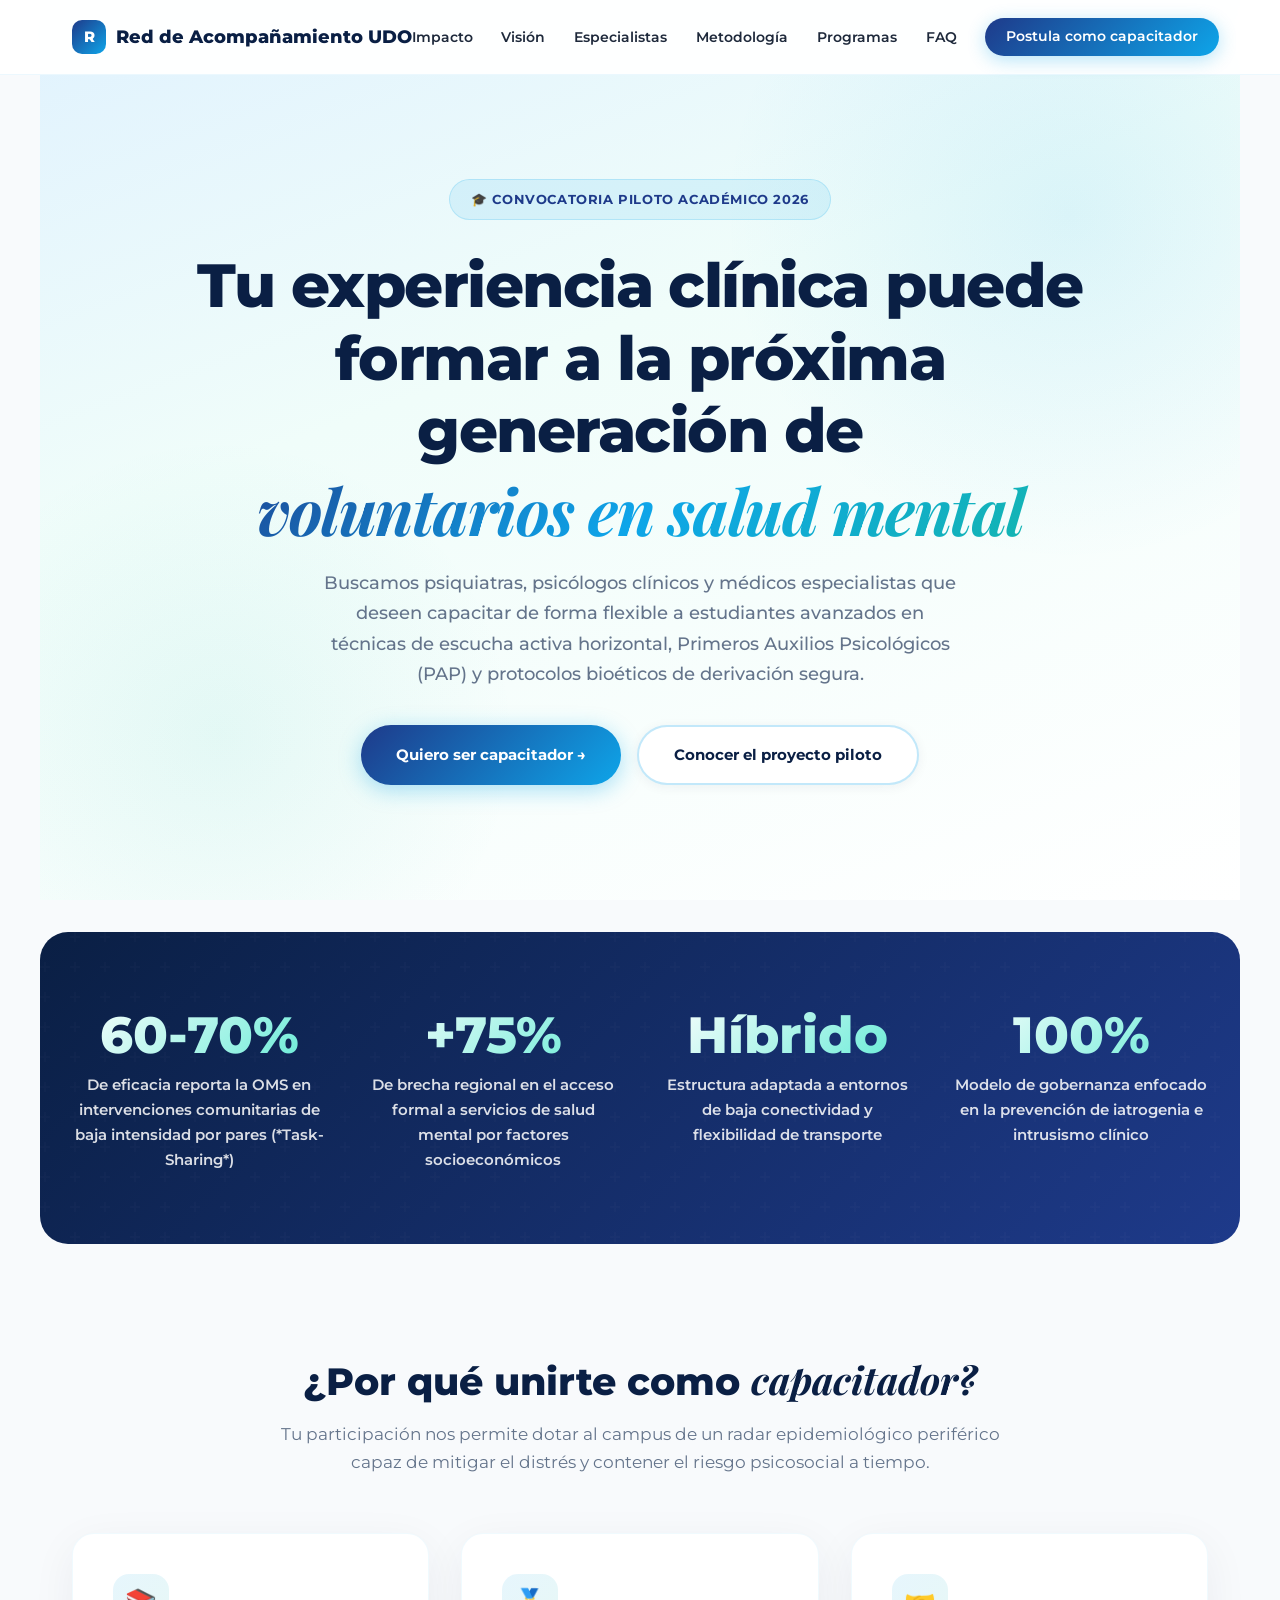
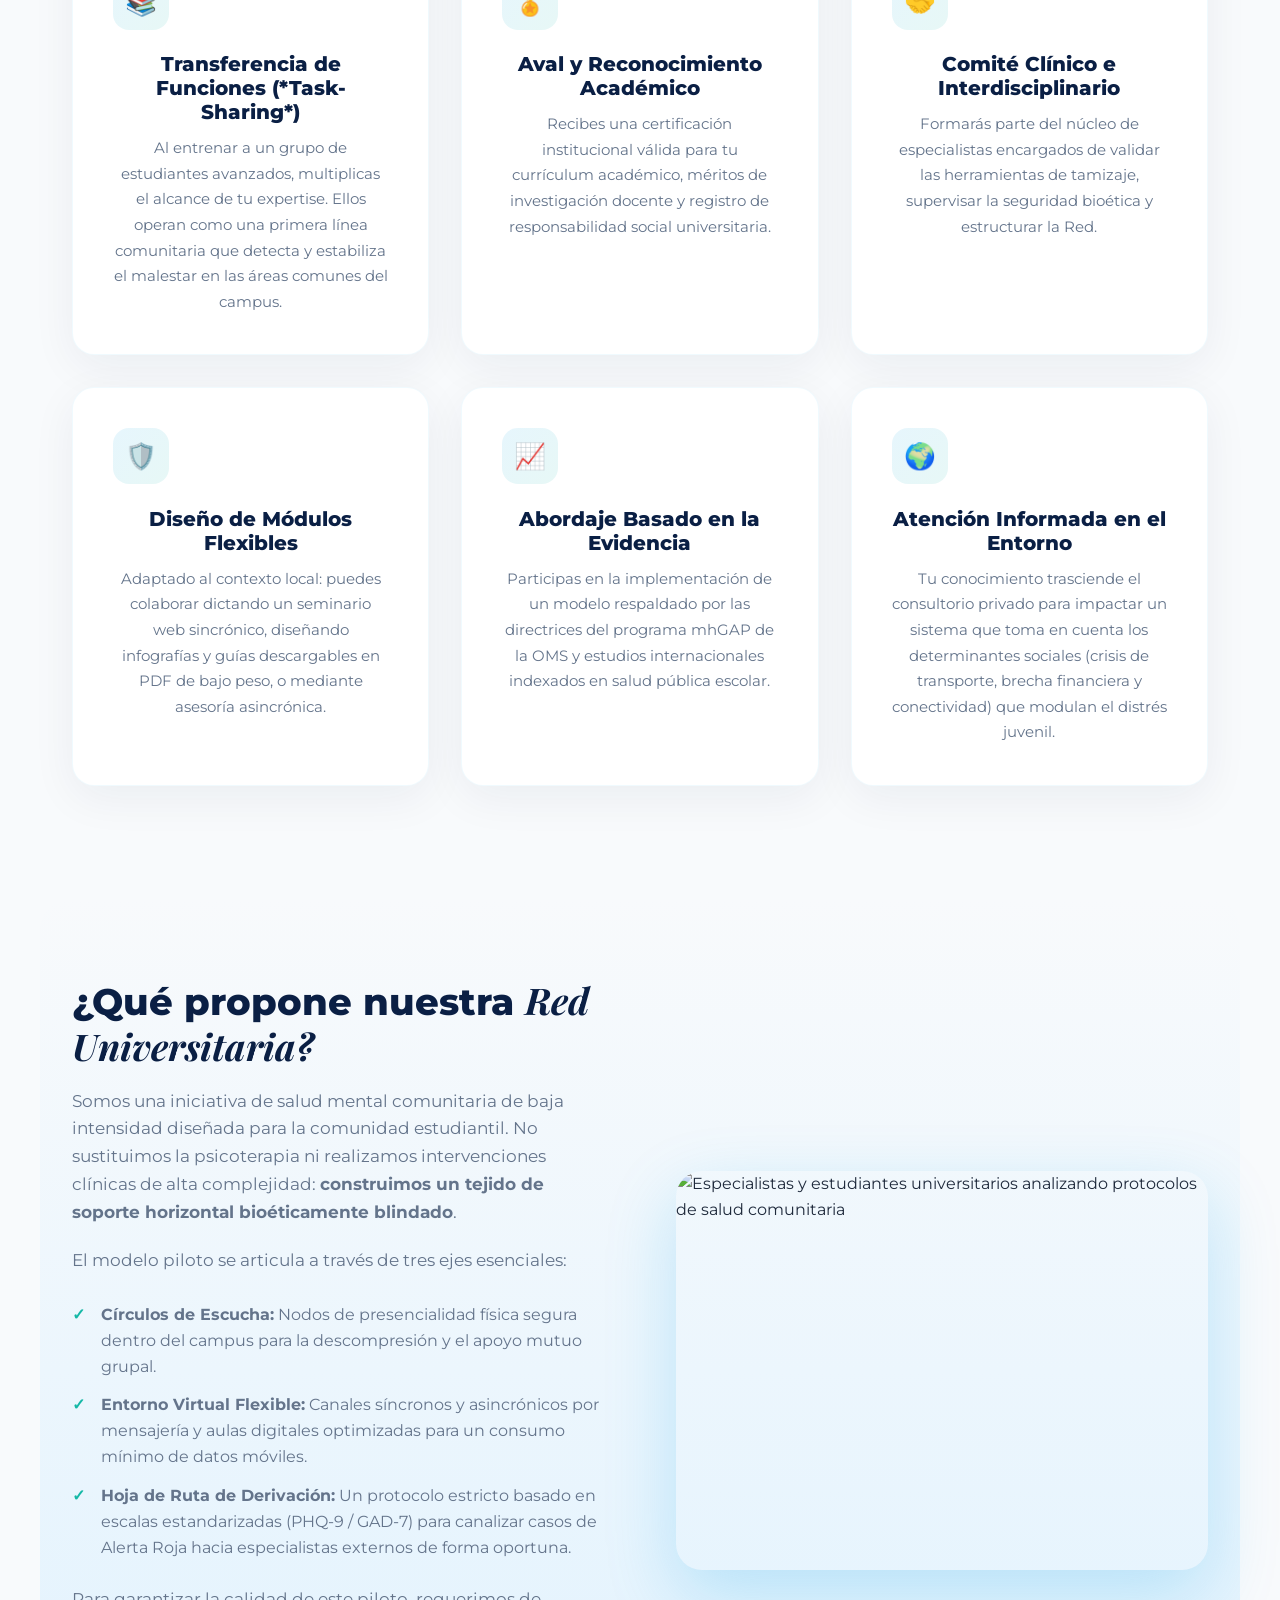
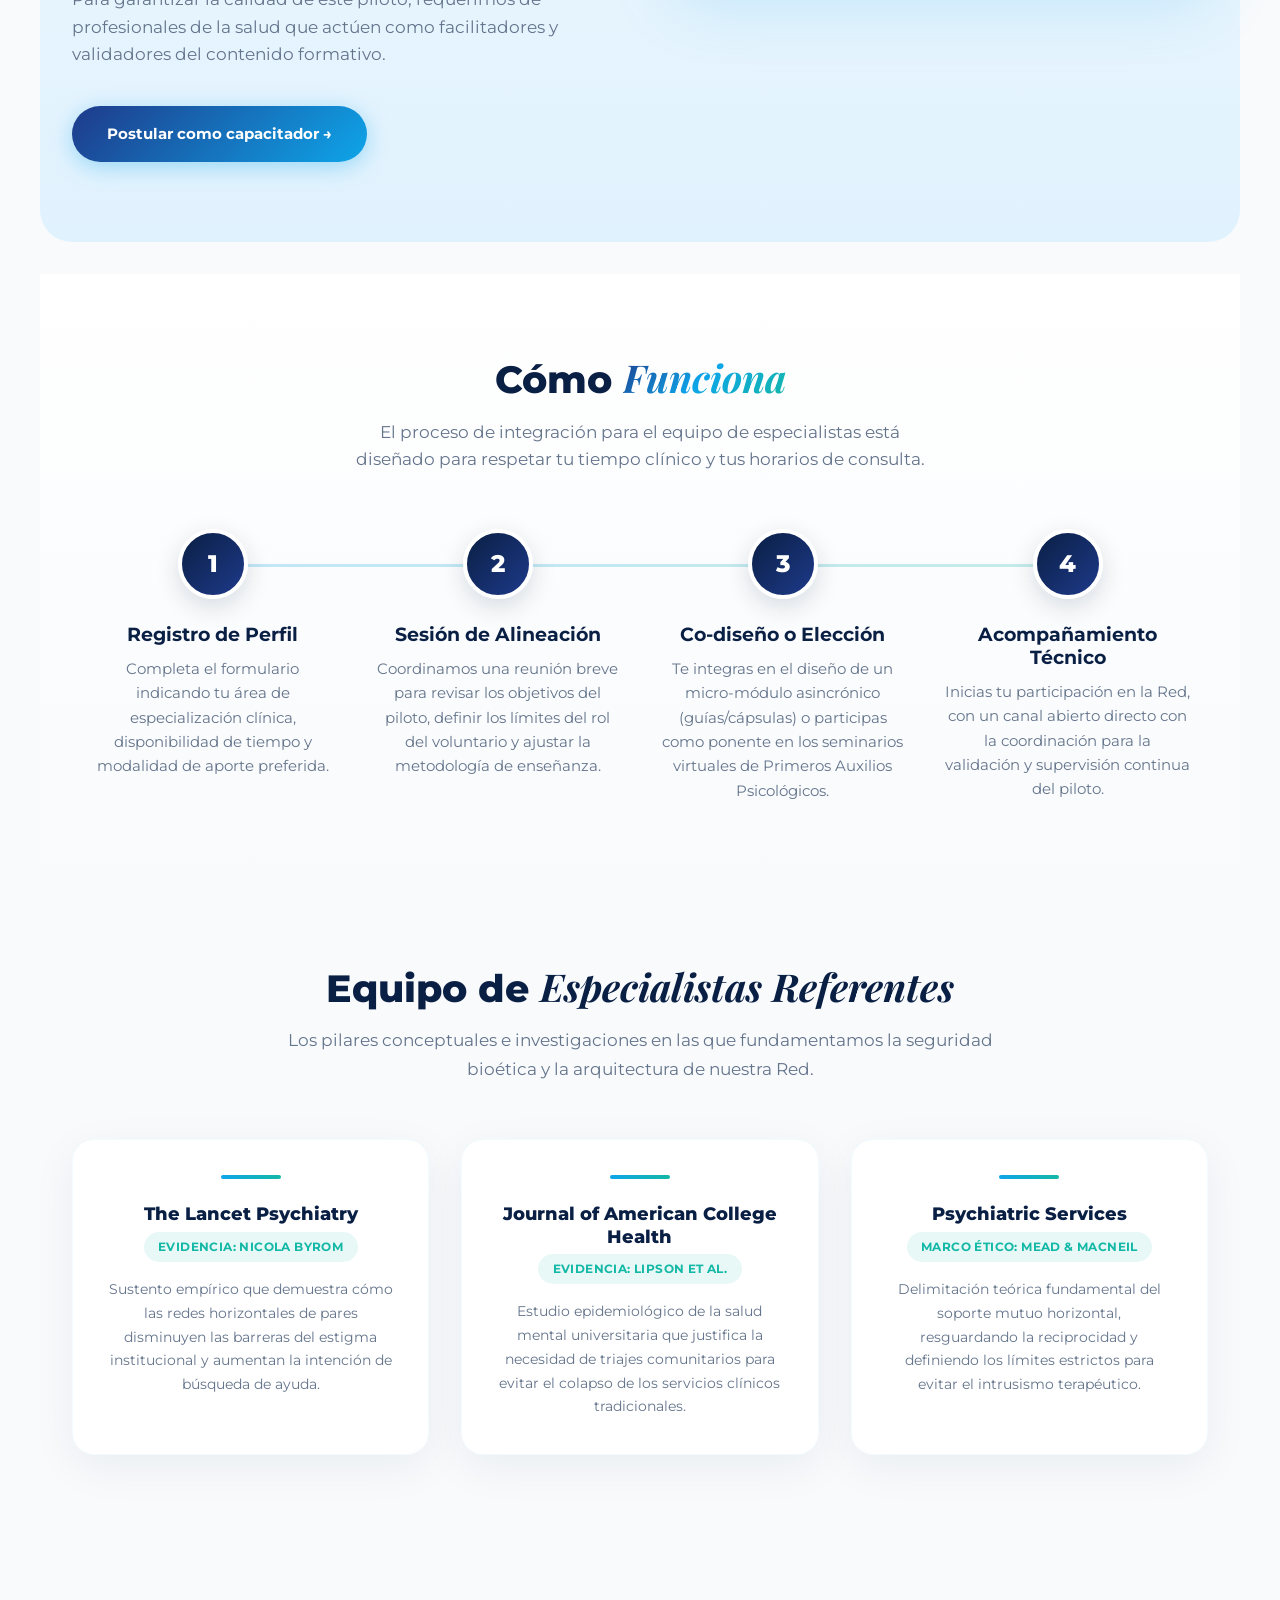
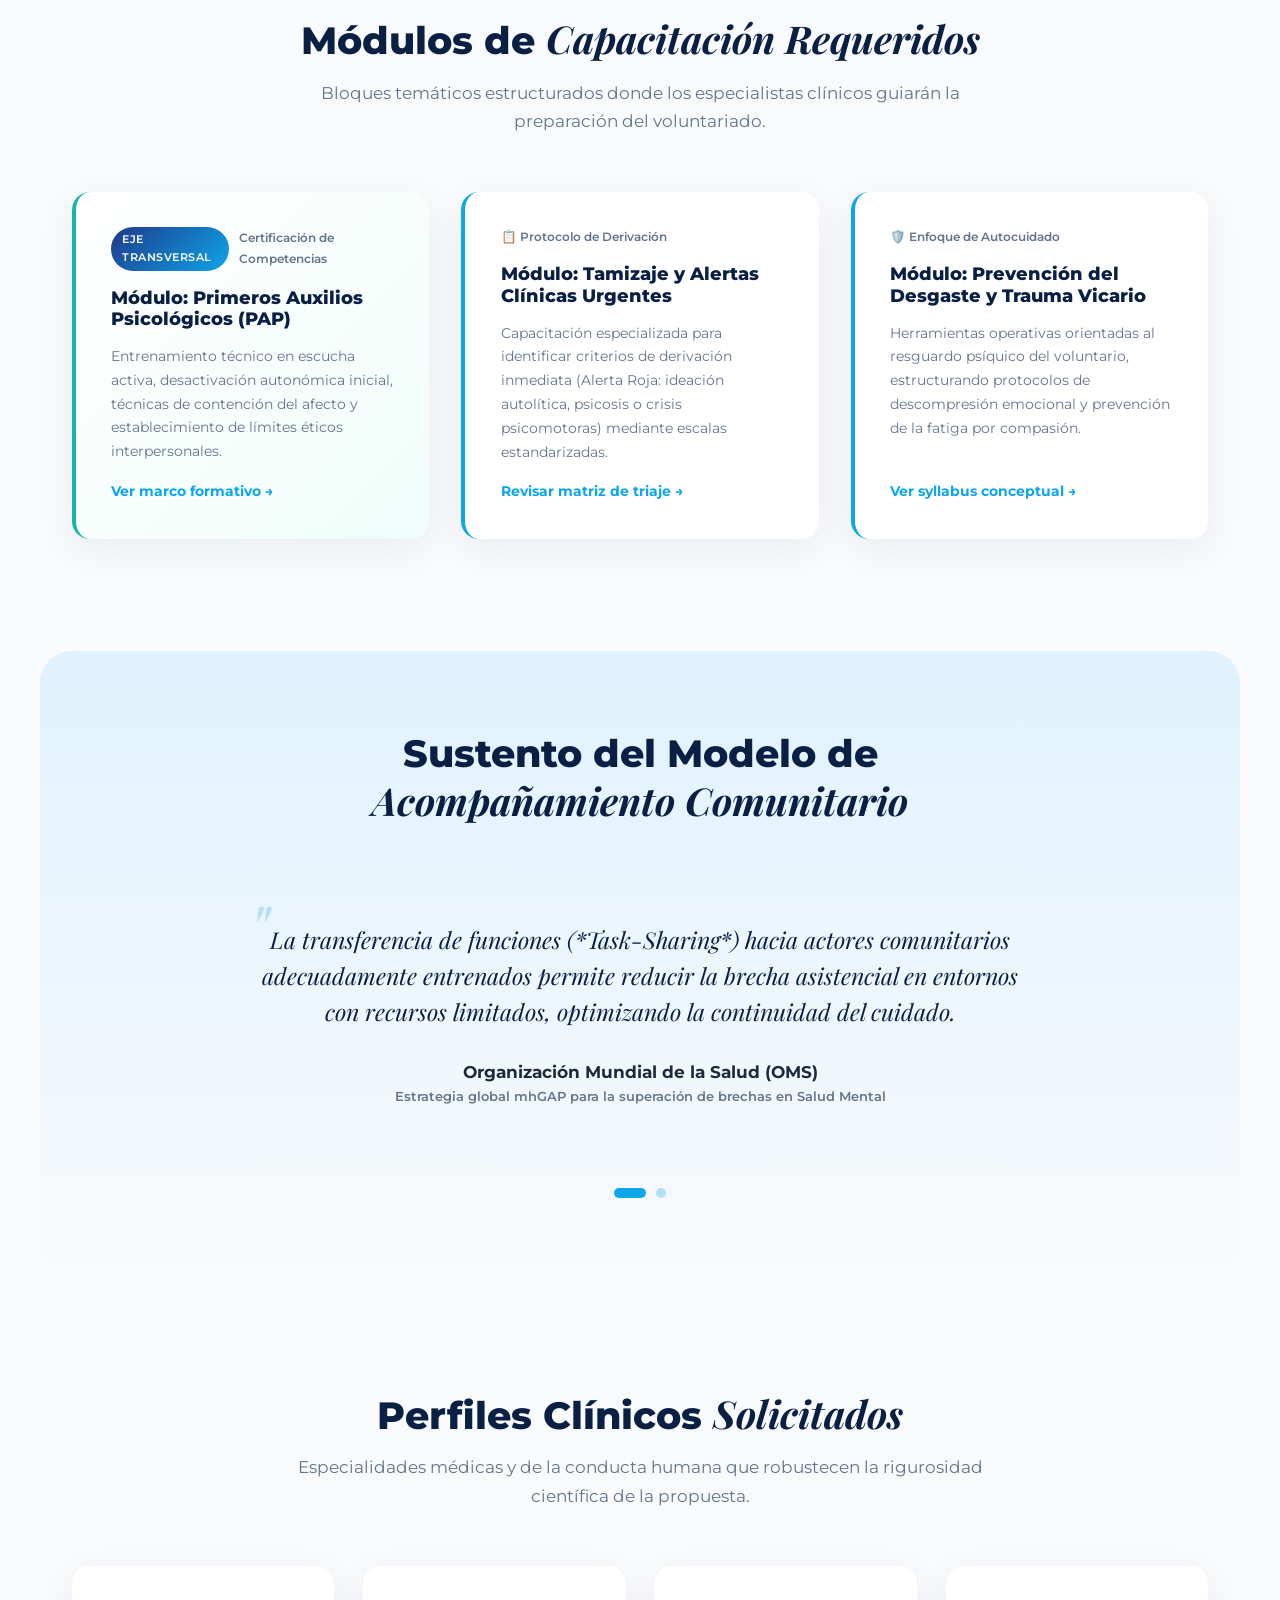
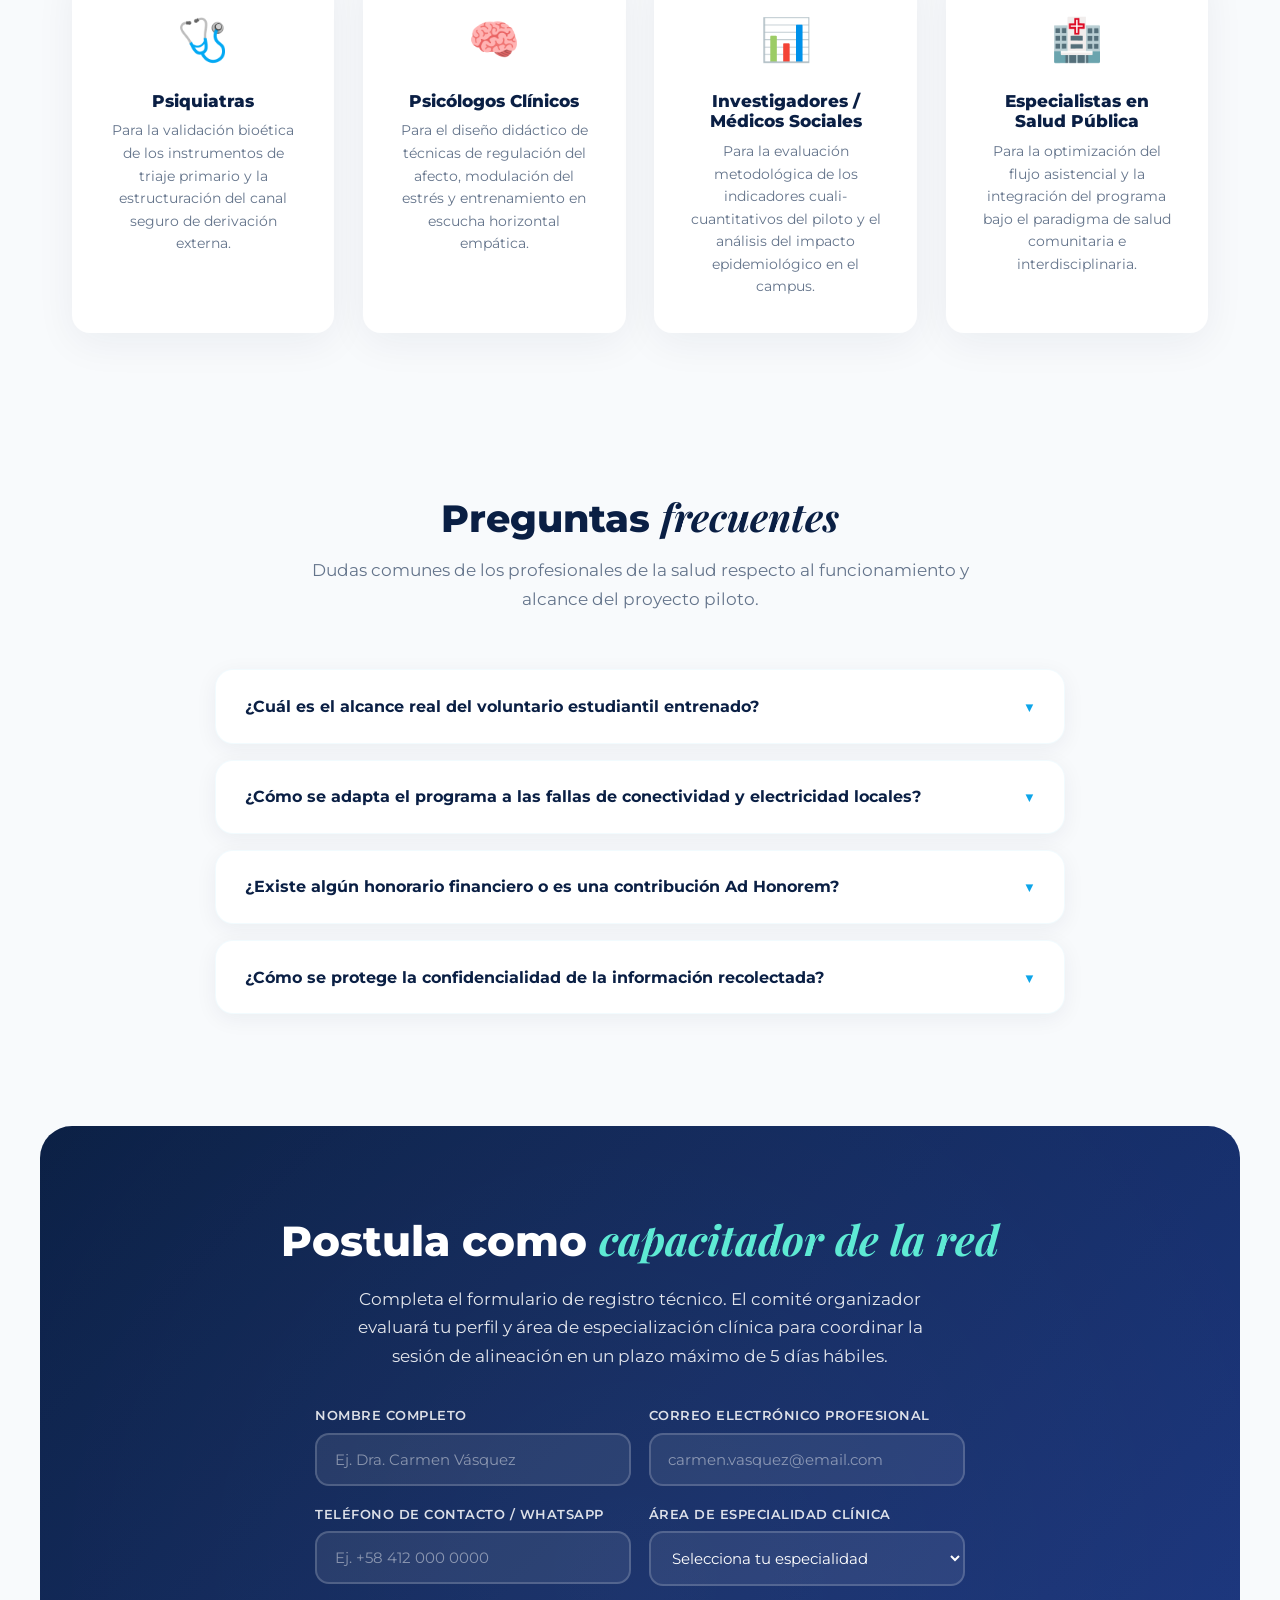
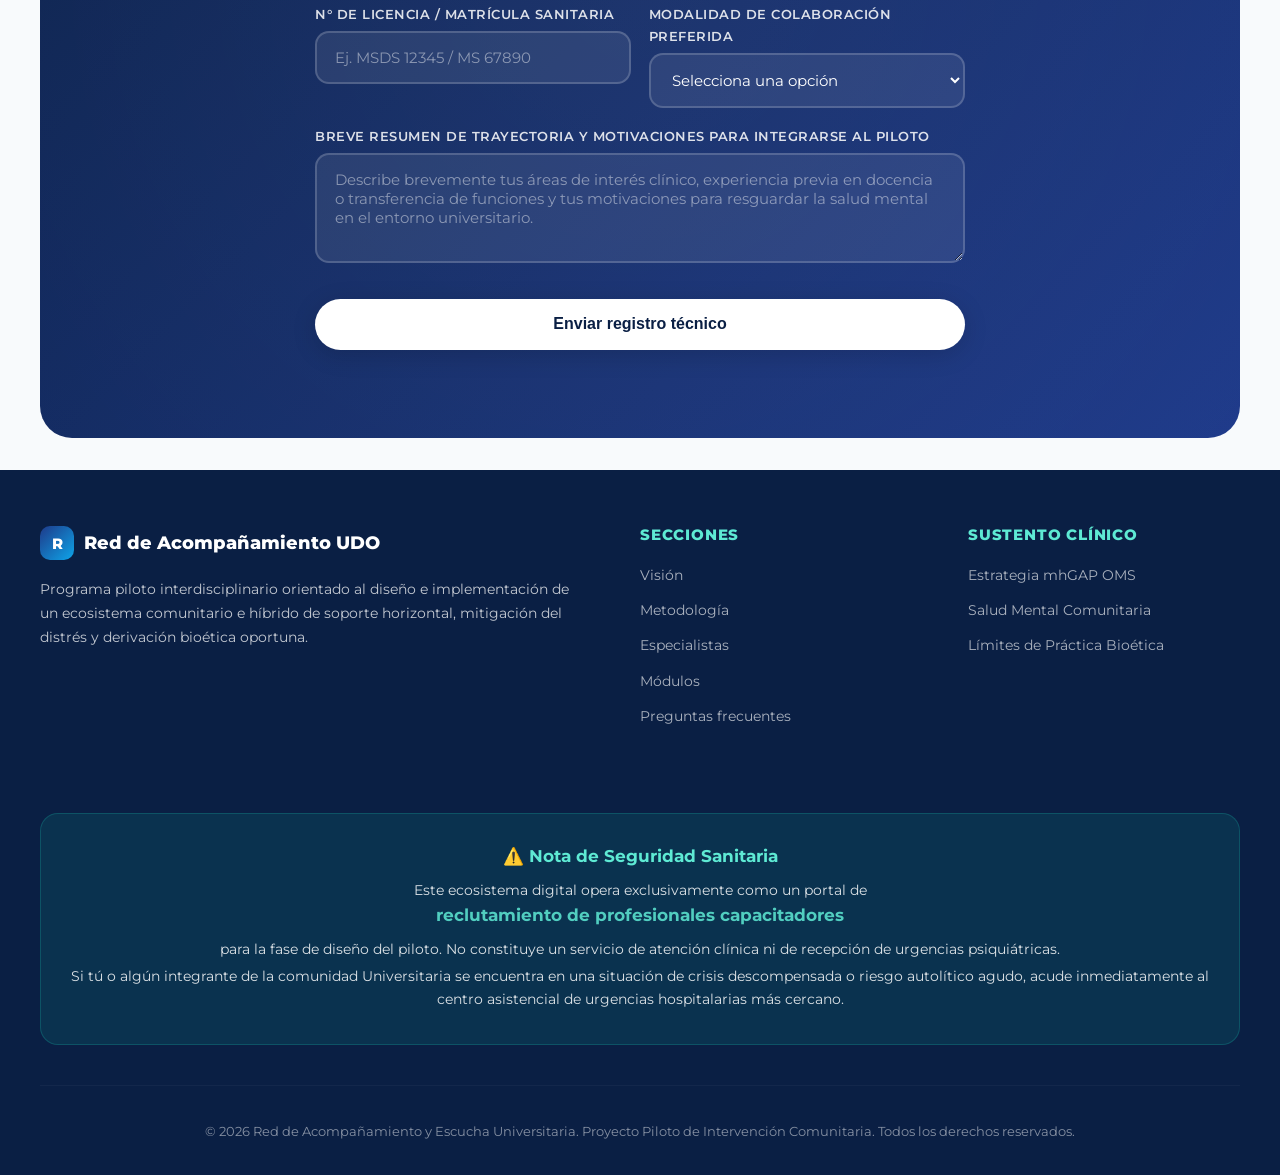
==== index2.html @ ac3fb553 "adptacion del home correccion del contenido del home, se añadieron paginas con la iformacion adicion" ====
<!doctype html>
<html lang="es">
  <head>
    <meta charset="UTF-8" />
    <meta name="viewport" content="width=device-width, initial-scale=1.0" />
    <title>Red de Acompañamiento y Escucha Universitaria — Especialistas Capacitadores</title>
    <meta
      name="description"
      content="Programa piloto de acompañamiento estudiantil horizontal. Reclutamiento de psiquiatras y psicólogos clínicos para capacitar voluntarios universitarios en primeros auxilios psicológicos."
    />

    <link rel="preconnect" href="https://fonts.googleapis.com" />
    <link rel="preconnect" href="https://fonts.gstatic.com" crossorigin />
    <link
      href="https://fonts.googleapis.com/css2?family=Montserrat:wght@400;600;700;800&family=Playfair+Display:ital,wght@1,600;1,700&display=swap"
      rel="stylesheet"
    />
    <link rel="stylesheet" href="styles.css" />
  </head>
  <body>
    <header id="header">
      <nav>
        <a href="#" class="logo">
          <div class="logo-icon">R</div>
          Red de Acompañamiento UDO
        </a>
        <ul class="nav-links" id="navLinks">
          <li><a href="#impacto">Impacto</a></li>
          <li><a href="#mision">Visión</a></li>
          <li><a href="#equipo">Especialistas</a></li>
          <li><a href="#como-funciona">Metodología</a></li>
          <li><a href="#programas">Programas</a></li>
          <li><a href="#faq">FAQ</a></li>
          <li>
            <a href="#postula" class="btn-nav">Postula como capacitador</a>
          </li>
        </ul>
        <button class="menu-toggle" id="menuToggle" aria-label="Menú">
          <span></span><span></span><span></span>
        </button>
      </nav>
    </header>

    <section class="hero">
      <div class="hero-content">
        <div class="hero-tag">🎓 Convocatoria Piloto Académico 2026</div>
        <h1>
          Tu experiencia clínica puede formar a la próxima generación de
          <span class="titulo-cursiva">voluntarios en salud mental</span>
        </h1>
        <p>
          Buscamos psiquiatras, psicólogos clínicos y médicos especialistas que deseen 
          capacitar de forma flexible a estudiantes avanzados en técnicas de escucha activa horizontal, 
          Primeros Auxilios Psicológicos (PAP) y protocolos bioéticos de derivación segura.
        </p>
        <div class="hero-ctas">
          <a href="#postula" class="btn btn-primario">Quiero ser capacitador →</a>
          <a href="#mision" class="btn btn-secundario">Conocer el proyecto piloto</a>
        </div>
      </div>
    </section>

    <section class="stats" id="impacto">
      <div class="stats-grid">
        <div class="stat-item">
          <h3>60-70%</h3>
          <p>
            De eficacia reporta la OMS en intervenciones comunitarias de baja intensidad por pares (*Task-Sharing*)
          </p>
        </div>
        <div class="stat-item">
          <h3>+75%</h3>
          <p>De brecha regional en el acceso formal a servicios de salud mental por factores socioeconómicos</p>
        </div>
        <div class="stat-item">
          <h3>Híbrido</h3>
          <p>Estructura adaptada a entornos de baja conectividad y flexibilidad de transporte</p>
        </div>
        <div class="stat-item">
          <h3>100%</h3>
          <p>Modelo de gobernanza enfocado en la prevención de iatrogenia e intrusismo clínico</p>
        </div>
      </div>
    </section>

    <section id="mision">
      <div class="seccion-header fade-in">
        <h2>
          ¿Por qué unirte como <span class="titulo-cursiva">capacitador?</span>
        </h2>
        <p>
          Tu participación nos permite dotar al campus de un radar epidemiológico periférico 
          capaz de mitigar el distrés y contener el riesgo psicosocial a tiempo.
        </p>
      </div>
      <div class="porque-grid">
        <div class="porque-card fade-in">
          <div class="porque-icon">📚</div>
          <h3>Transferencia de Funciones (*Task-Sharing*)</h3>
          <p>
            Al entrenar a un grupo de estudiantes avanzados, multiplicas el alcance de tu expertise. 
            Ellos operan como una primera línea comunitaria que detecta y estabiliza el malestar en las áreas comunes del campus.
          </p>
        </div>
        <div class="porque-card fade-in">
          <div class="porque-icon">🏅</div>
          <h3>Aval y Reconocimiento Académico</h3>
          <p>
            Recibes una certificación institucional válida para tu currículum académico, 
            méritos de investigación docente y registro de responsabilidad social universitaria.
          </p>
        </div>
        <div class="porque-card fade-in">
          <div class="porque-icon">🤝</div>
          <h3>Comité Clínico e Interdisciplinario</h3>
          <p>
            Formarás parte del núcleo de especialistas encargados de validar las herramientas de tamizaje, 
            supervisar la seguridad bioética y estructurar la Red.
          </p>
        </div>
        <div class="porque-card fade-in">
          <div class="porque-icon">🛡️</div>
          <h3>Diseño de Módulos Flexibles</h3>
          <p>
            Adaptado al contexto local: puedes colaborar dictando un seminario web sincrónico, 
            diseñando infografías y guías descargables en PDF de bajo peso, o mediante asesoría asincrónica.
          </p>
        </div>
        <div class="porque-card fade-in">
          <div class="porque-icon">📈</div>
          <h3>Abordaje Basado en la Evidencia</h3>
          <p>
            Participas en la implementación de un modelo respaldado por las directrices del programa mhGAP 
            de la OMS y estudios internacionales indexados en salud pública escolar.
          </p>
        </div>
        <div class="porque-card fade-in">
          <div class="porque-icon">🌍</div>
          <h3>Atención Informada en el Entorno</h3>
          <p>
            Tu conocimiento trasciende el consultorio privado para impactar un sistema que toma en cuenta 
            los determinantes sociales (crisis de transporte, brecha financiera y conectividad) que modulan el distrés juvenil.
          </p>
        </div>
      </div>
    </section>

    <section class="quienes-somos" id="quienes-somos">
      <div class="quienes-content">
        <div class="quienes-texto fade-in">
          <h2>
            ¿Qué propone nuestra <span class="titulo-cursiva">Red Universitaria?</span>
          </h2>
          <p>
            Somos una iniciativa de salud mental comunitaria de baja intensidad diseñada para la comunidad estudiantil. 
            No sustituimos la psicoterapia ni realizamos intervenciones clínicas de alta complejidad: 
            <strong>construimos un tejido de soporte horizontal bioéticamente blindado</strong>.
          </p>
          <p>El modelo piloto se articula a través de tres ejes esenciales:</p>
          <ul>
            <li>
              <strong>Círculos de Escucha:</strong> Nodos de presencialidad física segura dentro del campus para la descompresión y el apoyo mutuo grupal.
            </li>
            <li>
              <strong>Entorno Virtual Flexible:</strong> Canales síncronos y asincrónicos por mensajería y aulas digitales optimizadas para un consumo mínimo de datos móviles.
            </li>
            <li>
              <strong>Hoja de Ruta de Derivación:</strong> Un protocolo estricto basado en escalas estandarizadas (PHQ-9 / GAD-7) para canalizar casos de Alerta Roja hacia especialistas externos de forma oportuna.
            </li>
          </ul>
          <p>
            Para garantizar la calidad de este piloto, requerimos de profesionales de la salud que actúen como facilitadores y validadores del contenido formativo.
          </p>
          <a href="#postula" class="btn btn-primario" style="margin-top: 1rem">Postular como capacitador →</a>
        </div>
        <div class="quienes-imagen fade-in">
          <img
            src="https://images.pexels.com/photos/7176305/pexels-photo-7176305.jpeg"
            alt="Especialistas y estudiantes universitarios analizando protocolos de salud comunitaria"
            class="imagen-fundacion"
          />
        </div>
      </div>
    </section>

    <!-- Cómo Funciona -->
    <section class="how-it-works fade-in" id="como-funciona">
      <div class="container">
        <h2 class="text-center section-title-spaced">
          Cómo <span class="cursive-accent">Funciona</span>
        </h2>
        <p class="text-center section-subtitle">
          El proceso de integración para el equipo de especialistas está diseñado para respetar tu tiempo clínico y tus horarios de consulta.
        </p>

        <div class="steps-grid">
          <div class="step">
            <div class="step-number">1</div>
            <h3>Registro de Perfil</h3>
            <p>
              Completa el formulario indicando tu área de especialización clínica, disponibilidad de tiempo y modalidad de aporte preferida.
            </p>
          </div>
          <div class="step">
            <div class="step-number">2</div>
            <h3>Sesión de Alineación</h3>
            <p>
              Coordinamos una reunión breve para revisar los objetivos del piloto, definir los límites del rol del voluntario y ajustar la metodología de enseñanza.
            </p>
          </div>
          <div class="step">
            <div class="step-number">3</div>
            <h3>Co-diseño o Elección</h3>
            <p>
              Te integras en el diseño de un micro-módulo asincrónico (guías/cápsulas) o participas como ponente en los seminarios virtuales de Primeros Auxilios Psicológicos.
            </p>
          </div>
          <div class="step">
            <div class="step-number">4</div>
            <h3>Acompañamiento Técnico</h3>
            <p>
              Inicias tu participación en la Red, con un canal abierto directo con la coordinación para la validación y supervisión continua del piloto.
            </p>
          </div>
        </div>
      </div>
    </section>

    <section id="equipo">
      <div class="seccion-header fade-in">
        <h2>Equipo de <span class="titulo-cursiva">Especialistas Referentes</span></h2>
        <p>Los pilares conceptuales e investigaciones en las que fundamentamos la seguridad bioética y la arquitectura de nuestra Red.</p>
      </div>
      <div class="especialistas-grid">
        <div class="especialista-card fade-in">
          <div class="especialista-body">
            <h4>The Lancet Psychiatry</h4>
            <span class="especialista-tag">Evidencia: Nicola Byrom</span>
            <p>
              Sustento empírico que demuestra cómo las redes horizontales de pares disminuyen las barreras del estigma institucional y aumentan la intención de búsqueda de ayuda.
            </p>
          </div>
        </div>
        <div class="especialista-card fade-in">
          <div class="especialista-body">
            <h4>Journal of American College Health</h4>
            <span class="especialista-tag">Evidencia: Lipson et al.</span>
            <p>
              Estudio epidemiológico de la salud mental universitaria que justifica la necesidad de triajes comunitarios para evitar el colapso de los servicios clínicos tradicionales.
            </p>
          </div>
        </div>
        <div class="especialista-card fade-in">
          <div class="especialista-body">
            <h4>Psychiatric Services</h4>
            <span class="especialista-tag">Marco Ético: Mead & MacNeil</span>
            <p>
              Delimitación teórica fundamental del soporte mutuo horizontal, resguardando la reciprocidad y definiendo los límites estrictos para evitar el intrusismo terapéutico.
            </p>
          </div>
        </div>
      </div>
    </section>

    <section id="programas">
      <div class="seccion-header fade-in">
        <h2>Módulos de <span class="titulo-cursiva">Capacitación Requeridos</span></h2>
        <p>
          Bloques temáticos estructurados donde los especialistas clínicos guiarán la preparación del voluntariado.
        </p>
      </div>
      <div class="programas-grid">
        <div class="programa-card destacado fade-in">
          <div class="programa-meta">
            <span class="badge">Eje Transversal</span>
            <span>Certificación de Competencias</span>
          </div>
          <h4>Módulo: Primeros Auxilios Psicológicos (PAP)</h4>
          <p>
            Entrenamiento técnico en escucha activa, desactivación autonómica inicial, técnicas de contención del afecto y establecimiento de límites éticos interpersonales.
          </p>
          <a href="#" class="programa-link">Ver marco formativo →</a>
        </div>
        <div class="programa-card fade-in">
          <div class="programa-meta">
            <span>📋 Protocolo de Derivación</span>
          </div>
          <h4>Módulo: Tamizaje y Alertas Clínicas Urgentes</h4>
          <p>
            Capacitación especializada para identificar criterios de derivación inmediata (Alerta Roja: ideación autolítica, psicosis o crisis psicomotoras) mediante escalas estandarizadas.
          </p>
          <a href="#" class="programa-link">Revisar matriz de triaje →</a>
        </div>
        <div class="programa-card fade-in">
          <div class="programa-meta">
            <span>🛡️ Enfoque de Autocuidado</span>
          </div>
          <h4>Módulo: Prevención del Desgaste y Trauma Vicario</h4>
          <p>
            Herramientas operativas orientadas al resguardo psíquico del voluntario, estructurando protocolos de descompresión emocional y prevención de la fatiga por compasión.
          </p>
          <a href="#" class="programa-link">Ver syllabus conceptual →</a>
        </div>
      </div>
    </section>

    <section class="testimonios" id="testimonios">
      <div class="seccion-header fade-in">
        <h2>
          Sustento del Modelo de
          <span class="titulo-cursiva">Acompañamiento Comunitario</span>
        </h2>
      </div>
      <div class="testimonio-carrusel">
        <div class="testimonio-slides" id="testimonioSlides">
          <div class="testimonio-slide">
            <p class="testimonio-texto">
              La transferencia de funciones (*Task-Sharing*) hacia actores comunitarios adecuadamente entrenados permite reducir la brecha asistencial en entornos con recursos limitados, optimizando la continuidad del cuidado.
            </p>
            <p class="testimonio-autor">Organización Mundial de la Salud (OMS)</p>
            <p class="testimonio-rol">
              Estrategia global mhGAP para la superación de brechas en Salud Mental
            </p>
          </div>
          <div class="testimonio-slide">
            <p class="testimonio-texto">
              Las intervenciones basadas en la comunidad estudiantil, informadas en los determinantes sociales, actúan como un factor protector crítico que mitiga el distrés académico y previene la deserción universitaria.
            </p>
            <p class="testimonio-autor">Organización Panamericana de la Salud (OPS)</p>
            <p class="testimonio-rol">
              Directrices de Salud Mental Comunitaria en América Latina
            </p>
          </div>
        </div>
        <div class="carrusel-nav">
          <button class="carrusel-dot active" data-slide="0" aria-label="Slide 1"></button>
          <button class="carrusel-dot" data-slide="1" aria-label="Slide 2"></button>
        </div>
      </div>
    </section>

    <section id="buscamos">
      <div class="seccion-header fade-in">
        <h2>Perfiles Clínicos <span class="titulo-cursiva">Solicitados</span></h2>
        <p>Especialidades médicas y de la conducta humana que robustecen la rigurosidad científica de la propuesta.</p>
      </div>
      <div class="buscamos-grid">
        <div class="buscamos-card fade-in">
          <span class="buscamos-icon">🩺</span>
          <h4>Psiquiatras</h4>
          <p>
            Para la validación bioética de los instrumentos de triaje primario y la estructuración del canal seguro de derivación externa.
          </p>
        </div>
        <div class="buscamos-card fade-in">
          <span class="buscamos-icon">🧠</span>
          <h4>Psicólogos Clínicos</h4>
          <p>
            Para el diseño didáctico de técnicas de regulación del afecto, modulación del estrés y entrenamiento en escucha horizontal empática.
          </p>
        </div>
        <div class="buscamos-card fade-in">
          <span class="buscamos-icon">📊</span>
          <h4>Investigadores / Médicos Sociales</h4>
          <p>
            Para la evaluación metodológica de los indicadores cuali-cuantitativos del piloto y el análisis del impacto epidemiológico en el campus.
          </p>
        </div>
        <div class="buscamos-card fade-in">
          <span class="buscamos-icon">🏥</span>
          <h4>Especialistas en Salud Pública</h4>
          <p>
            Para la optimización del flujo asistencial y la integración del programa bajo el paradigma de salud comunitaria e interdisciplinaria.
          </p>
        </div>
      </div>
    </section>

    <section id="faq">
      <div class="seccion-header fade-in">
        <h2>Preguntas <span class="titulo-cursiva">frecuentes</span></h2>
        <p>
          Dudas comunes de los profesionales de la salud respecto al funcionamiento y alcance del proyecto piloto.
        </p>
      </div>
      <div class="faq-list">
        <div class="faq-item fade-in">
          <button class="faq-pregunta">
            ¿Cuál es el alcance real del voluntario estudiantil entrenado?
            <span class="faq-icon">▼</span>
          </button>
          <div class="faq-respuesta">
            <p>
              El estudiante actúa bajo una estricta delimitación bioética de rol: no realiza diagnósticos, no receta tratamientos ni ejecuta psicoterapias. Su función se restringe de forma exclusiva a los Primeros Auxilios Psicológicos (PAP), la ventilación emocional horizontal y la aplicación del tamizaje algorítmico para canalizar casos complejos de manera inmediata.
            </p>
          </div>
        </div>
        <div class="faq-item fade-in">
          <button class="faq-pregunta">
            ¿Cómo se adapta el programa a las fallas de conectividad y electricidad locales?
            <span class="faq-icon">▼</span>
          </button>
          <div class="faq-respuesta">
            <p>
              El diseño del entorno virtual prioriza interfaces asincrónicas y materiales descargables en PDF de muy bajo peso. En el eje síncrono (mensajería), el flujo operativo se basa en texto y notas de voz cortas, evitando videollamadas masivas y garantizando el almacenamiento de datos bajo la modalidad de reenvío automático al restablecerse la red.
            </p>
          </div>
        </div>
        <div class="faq-item fade-in">
          <button class="faq-pregunta">
            ¿Existe algún honorario financiero o es una contribución Ad Honorem?
            <span class="faq-icon">▼</span>
          </button>
          <div class="faq-respuesta">
            <p>
              La fase piloto inicial se gestiona bajo el formato de voluntariado profesional y extensión universitaria comunitaria. Los especialistas colaboradores reciben una certificación institucional formal con valor curricular emitido por las autoridades correspondientes como reconocimiento a su aporte docente y responsabilidad social.
            </p>
          </div>
        </div>
        <div class="faq-item fade-in">
          <button class="faq-pregunta">
            ¿Cómo se protege la confidencialidad de la información recolectada?
            <span class="faq-icon">▼</span>
          </button>
          <div class="faq-respuesta">
            <p>
              Tanto la aplicación de los cuestionarios epidemiológicos de diagnóstico como el flujo de triaje primario incorporan protocolos ciegos de codificación de datos, resguardando el anonimato del usuario y garantizando el cumplimiento estricto del secreto profesional y los estándares bioéticos de la investigación en salud.
            </p>
          </div>
        </div>
      </div>
    </section>

    <section class="cta-seccion" id="postula">
      <h2>
        Postula como
        <span class="titulo-cursiva" style="color: var(--aguamarina-clara)">capacitador de la red</span>
      </h2>
      <p>
        Completa el formulario de registro técnico. El comité organizador evaluará tu perfil y área de especialización clínica para coordinar la sesión de alineación en un plazo máximo de 5 días hábiles.
      </p>

      <form class="formulario" id="formPostula">
        <div class="form-row">
          <div class="form-group">
            <label for="nombre">Nombre completo</label>
            <input
              type="text"
              id="nombre"
              name="nombre"
              placeholder="Ej. Dra. Carmen Vásquez"
              required
            />
          </div>
          <div class="form-group">
            <label for="email">Correo electrónico profesional</label>
            <input
              type="email"
              id="email"
              name="email"
              placeholder="carmen.vasquez@email.com"
              required
            />
          </div>
        </div>
        <div class="form-row">
          <div class="form-group">
            <label for="telefono">Teléfono de contacto / WhatsApp</label>
            <input
              type="tel"
              id="telefono"
              name="telefono"
              placeholder="Ej. +58 412 000 0000"
              required
            />
          </div>
          <div class="form-group">
            <label for="especialidad">Área de Especialidad Clínica</label>
            <select id="especialidad" name="especialidad" required>
              <option value="" disabled selected>
                Selecciona tu especialidad
              </option>
              <option value="psiquiatria">Psiquiatría</option>
              <option value="psicologia">Psicología Clínica</option>
              <option value="medicina-social">Medicina Social / General</option>
              <option value="investigacion">Investigación en Salud Pública</option>
              <option value="otra">Otra especialidad de la salud</option>
            </select>
          </div>
        </div>
        <div class="form-row">
          <div class="form-group">
            <label for="colegiatura">N° de Licencia / Matrícula Sanitaria</label>
            <input
              type="text"
              id="colegiatura"
              name="colegiatura"
              placeholder="Ej. MSDS 12345 / MS 67890"
              required
            />
          </div>
          <div class="form-group">
            <label for="modalidad">Modalidad de colaboración preferida</label>
            <select id="modalidad" name="modalidad" required>
              <option value="" disabled selected>Selecciona una opción</option>
              <option value="taller-presencial">Círculos de Escucha (Presencial)</option>
              <option value="webinar">Seminarios Virtuales (Asincrónico/Sincrónico)</option>
              <option value="supervision">Validación y Supervisión de Triaje</option>
              <option value="diseno-material">Diseño de Material Educativo de Bajo Peso</option>
              <option value="flexible">Flexible / Modalidad Mixta</option>
            </select>
          </div>
        </div>
        <div class="form-group">
          <label for="experiencia"
            >Breve resumen de trayectoria y motivaciones para integrarse al piloto</label
          >
          <textarea
            id="experiencia"
            name="experiencia"
            placeholder="Describe brevemente tus áreas de interés clínico, experiencia previa en docencia o transferencia de funciones y tus motivaciones para resguardar la salud mental en el entorno universitario."
            required
          ></textarea>
        </div>
        <button type="submit" class="btn-form">Enviar registro técnico</button>
      </form>
    </section>

    <footer>
      <div class="footer-content">
        <div class="footer-brand">
          <a href="#" class="logo">
            <div class="logo-icon">R</div>
            Red de Acompañamiento UDO
          </a>
          <p>
            Programa piloto interdisciplinario orientado al diseño e implementación de un ecosistema comunitario e híbrido de soporte horizontal, mitigación del distrés y derivación bioética oportuna.
          </p>
        </div>
        <div class="footer-links">
          <h4>Secciones</h4>
          <ul>
            <li><a href="#mision">Visión</a></li>
            <li><a href="#como-funciona">Metodología</a></li>
            <li><a href="#equipo">Especialistas</a></li>
            <li><a href="#programas">Módulos</a></li>
            <li><a href="#faq">Preguntas frecuentes</a></li>
          </ul>
        </div>
        <div class="footer-links">
          <h4>Sustento Clínico</h4>
          <ul>
            <li><a href="#">Estrategia mhGAP OMS</a></li>
            <li><a href="#">Salud Mental Comunitaria</a></li>
            <li><a href="#">Límites de Práctica Bioética</a></li>
          </ul>
        </div>
        <div class="footer-emergencia">
          <strong>⚠️ Nota de Seguridad Sanitaria</strong>
          <p>
            Este ecosistema digital opera exclusivamente como un portal de 
            <strong>reclutamiento de profesionales capacitadores</strong> para la fase de diseño del piloto. No constituye un servicio de atención clínica ni de recepción de urgencias psiquiátricas.
          </p>
          <p>
            Si tú o algún integrante de la comunidad Universitaria se encuentra en una situación de crisis descompensada o riesgo autolítico agudo, acude inmediatamente al centro asistencial de urgencias hospitalarias más cercano.
          </p>
        </div>
      </div>
      <div class="footer-bottom">
        <p>
          © 2026 Red de Acompañamiento y Escucha Universitaria. Proyecto Piloto de Intervención Comunitaria. Todos los derechos reservados.
        </p>
      </div>
    </footer>
    <script src="script.js"></script>
  </body>
</html>
---- styles.css ----
:root {
  --azul-profundo: #0a1f44;
  --azul: #1e3a8a;
  --celeste: #0ea5e9;
  --aguamarina: #14b8a6;
  --aguamarina-clara: #5eead4;
  --blanco: #ffffff;
  --blanco-pulcro: #f8fafc;
  --gris-texto: #1e293b;
  --gris-suave: #64748b;
  --sombra: rgba(10, 31, 68, 0.06);
  --sombra-fuerte: rgba(10, 31, 68, 0.12);
}

* {
  margin: 0;
  padding: 0;
  box-sizing: border-box;
}
html {
  scroll-behavior: smooth;
}

body {
  font-family: "Montserrat", sans-serif;
  color: var(--gris-texto);
  background-color: var(--blanco-pulcro);
  line-height: 1.65;
  overflow-x: hidden;
}

h1,
h2,
h3,
h4 {
  font-weight: 800;
  line-height: 1.2;
}

.titulo-cursiva {
  font-family: "Playfair Display", serif;
  font-style: italic;
  font-weight: 700;
  color: var(--azul-profundo);
}

/* Navegación */
header {
  position: fixed;
  top: 0;
  width: 100%;
  background: rgba(255, 255, 255, 0.95);
  backdrop-filter: blur(14px);
  border-bottom: 1px solid rgba(14, 165, 233, 0.08);
  z-index: 1000;
  transition: box-shadow 0.3s;
}

nav {
  max-width: 1200px;
  margin: 0 auto;
  padding: 1.1rem 2rem;
  display: flex;
  justify-content: space-between;
  align-items: center;
}

.logo {
  font-size: 1.15rem;
  font-weight: 800;
  color: var(--azul-profundo);
  text-decoration: none;
  display: flex;
  align-items: center;
  gap: 0.6rem;
  white-space: nowrap; /* ← NUEVO: evita que el logo se rompa */
}

.logo-icon {
  width: 34px;
  height: 34px;
  background: linear-gradient(135deg, var(--azul), var(--celeste));
  border-radius: 10px;
  display: flex;
  align-items: center;
  justify-content: center;
  color: white;
  font-size: 0.95rem;
  font-weight: 800;
  flex-shrink: 0; /* ← NUEVO: evita que el icono se achique */
}

.nav-links {
  display: flex;
  gap: 1.8rem; /* ← CAMBIO: antes 2.2rem, ahora más justo para que quepan todos */
  list-style: none;
  align-items: center;
}

.nav-links a {
  text-decoration: none;
  color: var(--gris-texto);
  font-weight: 600;
  font-size: 0.85rem; /* ← CAMBIO: ligeramente más pequeño para que quepan todos */
  transition: color 0.3s;
  position: relative;
  white-space: nowrap; /* ← NUEVO: fuerza una sola línea en todos los links */
}

.nav-links a:hover {
  color: var(--celeste);
}

.nav-links a::after {
  content: "";
  position: absolute;
  bottom: -4px;
  left: 0;
  width: 0;
  height: 2px;
  background: linear-gradient(90deg, var(--celeste), var(--aguamarina));
  transition: width 0.3s;
}

.nav-links a:hover::after {
  width: 100%;
}

.btn-nav {
  background: linear-gradient(135deg, var(--azul), var(--celeste));
  color: white !important;
  padding: 0.65rem 1.3rem; /* ← CAMBIO: más padding horizontal para que el fondo abrace todo el texto */
  border-radius: 50px;
  box-shadow: 0 4px 18px rgba(14, 165, 233, 0.3);
  white-space: nowrap; /* ← NUEVO: fuerza una sola línea */
  display: inline-flex; /* ← NUEVO: hace que el fondo respete el tamaño del contenido */
  align-items: center;
  line-height: 1.3; /* ← NUEVO: evita que el texto se corte verticalmente */
}

.btn-nav::after {
  display: none !important;
}

.btn-nav:hover {
  transform: translateY(-2px);
  box-shadow: 0 6px 22px rgba(14, 165, 233, 0.4);
}

.menu-toggle {
  display: none;
  flex-direction: column;
  gap: 5px;
  cursor: pointer;
  background: none;
  border: none;
}

.menu-toggle span {
  width: 26px;
  height: 3px;
  background: var(--azul-profundo);
  border-radius: 3px;
  transition: 0.3s;
}

/* Hero */
.hero {
  min-height: 100vh;
  display: flex;
  align-items: center;
  justify-content: center;
  position: relative;
  padding: 8rem 2rem 4rem;
  background: linear-gradient(160deg, #e0f2fe 0%, #f0fdfa 40%, #ffffff 100%);
  overflow: hidden;
}

.hero::before {
  content: "";
  position: absolute;
  top: -15%;
  right: -15%;
  width: 700px;
  height: 700px;
  background: radial-gradient(
    circle,
    rgba(14, 165, 233, 0.1) 0%,
    transparent 70%
  );
  border-radius: 50%;
  z-index: 0;
}

.hero::after {
  content: "";
  position: absolute;
  bottom: -15%;
  left: -10%;
  width: 600px;
  height: 600px;
  background: radial-gradient(
    circle,
    rgba(20, 184, 166, 0.08) 0%,
    transparent 70%
  );
  border-radius: 50%;
  z-index: 0;
}

.hero-content {
  max-width: 950px;
  text-align: center;
  position: relative;
  z-index: 1;
}

.hero-tag {
  display: inline-block;
  padding: 0.55rem 1.3rem;
  background: rgba(14, 165, 233, 0.1);
  color: var(--azul);
  font-weight: 700;
  font-size: 0.8rem;
  border-radius: 50px;
  margin-bottom: 1.8rem;
  border: 1px solid rgba(14, 165, 233, 0.18);
  letter-spacing: 0.6px;
  text-transform: uppercase;
}

.hero h1 {
  font-size: clamp(2.4rem, 5vw, 3.8rem);
  color: var(--azul-profundo);
  margin-bottom: 1.2rem;
  letter-spacing: -0.025em;
}

.hero h1 .titulo-cursiva {
  display: block;
  font-size: 1.05em;
  margin-top: 0.3rem;
  background: linear-gradient(
    135deg,
    var(--azul),
    var(--celeste),
    var(--aguamarina)
  );
  -webkit-background-clip: text;
  -webkit-text-fill-color: transparent;
  background-clip: text;
}

.hero p {
  font-size: 1.15rem;
  color: var(--gris-suave);
  max-width: 640px;
  margin: 0 auto 2.2rem;
  font-weight: 500;
}

.hero-ctas {
  display: flex;
  gap: 1rem;
  justify-content: center;
  flex-wrap: wrap;
}

.btn {
  display: inline-flex;
  align-items: center;
  gap: 0.5rem;
  padding: 1rem 2.2rem;
  border-radius: 50px;
  font-weight: 700;
  font-size: 0.92rem;
  text-decoration: none;
  transition: all 0.3s ease;
  cursor: pointer;
  border: none;
  font-family: inherit;
}

.btn-primario {
  background: linear-gradient(135deg, var(--azul), var(--celeste));
  color: white;
  box-shadow: 0 5px 22px rgba(14, 165, 233, 0.35);
}

.btn-primario:hover {
  transform: translateY(-3px);
  box-shadow: 0 10px 35px rgba(14, 165, 233, 0.45);
}

.btn-secundario {
  background: white;
  color: var(--azul-profundo);
  border: 2px solid rgba(14, 165, 233, 0.25);
  box-shadow: 0 2px 12px var(--sombra);
}

.btn-secundario:hover {
  border-color: var(--celeste);
  color: var(--celeste);
  transform: translateY(-3px);
  box-shadow: 0 10px 30px var(--sombra-fuerte);
}

/* Secciones */
section {
  padding: 5rem 2rem;
  max-width: 1200px;
  margin: 0 auto;
}

.seccion-header {
  text-align: center;
  max-width: 720px;
  margin: 0 auto 3.5rem;
}

.seccion-header h2 {
  font-size: clamp(1.8rem, 3vw, 2.6rem);
  color: var(--azul-profundo);
  margin-bottom: 0.9rem;
}

.seccion-header p {
  color: var(--gris-suave);
  font-size: 1.08rem;
}

/* Stats */
.stats {
  background: linear-gradient(135deg, var(--azul-profundo), var(--azul));
  color: white;
  padding: 4.5rem 2rem;
  border-radius: 28px;
  margin: 2rem auto;
  max-width: 1200px;
  position: relative;
  overflow: hidden;
}

.stats::before {
  content: "";
  position: absolute;
  inset: 0;
  background: url("data:image/svg+xml,%3Csvg width='60' height='60' viewBox='0 0 60 60' xmlns='http://www.w3.org/2000/svg'%3E%3Cg fill='none' fill-rule='evenodd'%3E%3Cg fill='%23ffffff' fill-opacity='0.03'%3E%3Cpath d='M36 34v-4h-2v4h-4v2h4v4h2v-4h4v-2h-4zm0-30V0h-2v4h-4v2h4v4h2V6h4V4h-4zM6 34v-4H4v4H0v2h4v4h2v-4h4v-2H6zM6 4V0H4v4H0v2h4v4h2V6h4V4H6z'/%3E%3C/g%3E%3C/g%3E%3C/svg%3E");
  opacity: 0.5;
}

.stats-grid {
  display: grid;
  grid-template-columns: repeat(auto-fit, minmax(200px, 1fr));
  gap: 2.5rem;
  text-align: center;
  position: relative;
  z-index: 1;
}

.stat-item h3 {
  font-size: 3.2rem;
  font-weight: 800;
  background: linear-gradient(135deg, #ffffff, var(--aguamarina-clara));
  -webkit-background-clip: text;
  -webkit-text-fill-color: transparent;
  background-clip: text;
  margin-bottom: 0.4rem;
}

.stat-item p {
  font-size: 0.95rem;
  opacity: 0.85;
  font-weight: 600;
}

/* Por qué unirse */
.porque-grid {
  display: grid;
  grid-template-columns: repeat(auto-fit, minmax(280px, 1fr));
  gap: 2rem;
}

.porque-card {
  background: white;
  padding: 2.5rem;
  border-radius: 22px;
  box-shadow: 0 12px 45px var(--sombra);
  transition: all 0.35s ease;
  border: 1px solid rgba(14, 165, 233, 0.06);
  position: relative;
  overflow: hidden;
  text-align: center;
}

.porque-card::before {
  content: "";
  position: absolute;
  top: 0;
  left: 0;
  width: 100%;
  height: 4px;
  background: linear-gradient(90deg, var(--celeste), var(--aguamarina));
  transform: scaleX(0);
  transform-origin: left;
  transition: transform 0.35s ease;
}

.porque-card:hover::before {
  transform: scaleX(1);
}

.porque-card:hover {
  transform: translateY(-8px);
  box-shadow: 0 22px 65px var(--sombra-fuerte);
}

.porque-icon {
  width: 56px;
  height: 56px;
  border-radius: 16px;
  display: flex;
  align-items: center;
  justify-content: center;
  font-size: 1.6rem;
  margin-bottom: 1.4rem;
  background: linear-gradient(
    135deg,
    rgba(14, 165, 233, 0.1),
    rgba(20, 184, 166, 0.1)
  );
}

.porque-card h3 {
  font-size: 1.25rem;
  color: var(--azul-profundo);
  margin-bottom: 0.7rem;
}

.porque-card p {
  color: var(--gris-suave);
  font-size: 0.94rem;
  line-height: 1.7;
}

/* Quiénes somos */
.quienes-somos {
  background: linear-gradient(180deg, var(--blanco-pulcro) 0%, #e0f2fe 100%);
  border-radius: 32px;
  padding: 5rem 2rem;
  margin: 2rem auto;
  max-width: 1200px;
}

.quienes-content {
  display: grid;
  grid-template-columns: 1fr 1fr;
  gap: 4.5rem;
  align-items: center;
}

.quienes-texto h2 {
  font-size: 2.3rem;
  color: var(--azul-profundo);
  margin-bottom: 1.1rem;
}

.quienes-texto p {
  color: var(--gris-suave);
  margin-bottom: 1.3rem;
  font-size: 1.05rem;
}

.quienes-texto ul {
  list-style: none;
  margin: 1.2rem 0;
}

.quienes-texto ul li {
  padding: 0.4rem 0;
  padding-left: 1.8rem;
  position: relative;
  color: var(--gris-suave);
  font-size: 0.98rem;
}

.quienes-texto ul li::before {
  content: "✓";
  position: absolute;
  left: 0;
  color: var(--aguamarina);
  font-weight: 800;
}

.imagen-fundacion {
  width: 100%;
  aspect-ratio: 4/3;
  object-fit: cover;
  border-radius: 26px;
  box-shadow: 0 25px 70px rgba(14, 165, 233, 0.22);
  display: block;
}

/* Cómo Funciona */
.how-it-works {
  background: linear-gradient(180deg, #ffffff 0%, var(--blanco-pulcro) 100%);
  padding: 5rem 2rem;
  max-width: 1200px;
  margin: 0 auto;
}

.how-it-works .container {
  max-width: 1100px;
  margin: 0 auto;
}

.text-center {
  text-align: center;
}

.section-title-spaced {
  font-size: clamp(1.8rem, 3vw, 2.6rem);
  color: var(--azul-profundo);
  margin-bottom: 0.9rem;
  font-weight: 800;
}

.cursive-accent {
  font-family: "Playfair Display", serif;
  font-style: italic;
  font-weight: 700;
  background: linear-gradient(
    135deg,
    var(--azul),
    var(--celeste),
    var(--aguamarina)
  );
  -webkit-background-clip: text;
  -webkit-text-fill-color: transparent;
  background-clip: text;
}

.section-subtitle {
  color: var(--gris-suave);
  font-size: 1.08rem;
  max-width: 600px;
  margin: 0 auto 3.5rem;
  line-height: 1.6;
}

.steps-grid {
  display: grid;
  grid-template-columns: repeat(auto-fit, minmax(220px, 1fr));
  gap: 2.5rem;
  position: relative;
}

/* Línea conectora entre pasos (solo en desktop) */
@media (min-width: 769px) {
  .steps-grid::before {
    content: "";
    position: absolute;
    top: 35px;
    left: 12%;
    right: 12%;
    height: 3px;
    background: linear-gradient(90deg, var(--celeste), var(--aguamarina));
    opacity: 0.25;
    z-index: 0;
    border-radius: 3px;
  }
}

.step {
  text-align: center;
  position: relative;
  z-index: 1;
}

.step-number {
  width: 70px;
  height: 70px;
  margin: 0 auto 1.5rem;
  border-radius: 50%;
  background: linear-gradient(135deg, var(--azul-profundo), var(--azul));
  color: white;
  font-size: 1.5rem;
  font-weight: 800;
  display: flex;
  align-items: center;
  justify-content: center;
  box-shadow: 0 8px 25px rgba(10, 31, 68, 0.15);
  border: 4px solid white;
  transition:
    transform 0.3s ease,
    box-shadow 0.3s ease;
}

.step:hover .step-number {
  transform: scale(1.1);
  box-shadow: 0 12px 35px rgba(14, 165, 233, 0.3);
}

.step h3 {
  font-size: 1.2rem;
  color: var(--azul-profundo);
  margin-bottom: 0.7rem;
  font-weight: 700;
}

.step p {
  color: var(--gris-suave);
  font-size: 0.92rem;
  line-height: 1.65;
  max-width: 260px;
  margin: 0 auto;
}

/* Responsive */
@media (max-width: 768px) {
  .how-it-works {
    padding: 3.5rem 1.5rem;
  }

  .steps-grid {
    gap: 2rem;
  }

  .step-number {
    width: 60px;
    height: 60px;
    font-size: 1.3rem;
  }
}

/* Especialistas */
.especialistas-grid {
  display: grid;
  grid-template-columns: repeat(auto-fit, minmax(270px, 1fr));
  gap: 2rem;
}

.especialista-card {
  background: white;
  padding: 2.2rem;
  border-radius: 22px;
  box-shadow: 0 12px 45px var(--sombra);
  transition: all 0.35s ease;
  border: 1px solid rgba(14, 165, 233, 0.05);
  text-align: center;
}

.especialista-card:hover {
  transform: translateY(-7px);
  box-shadow: 0 22px 60px var(--sombra-fuerte);
}

/* Barra de color sutil en la parte superior */
.especialista-card::before {
  content: "";
  display: block;
  height: 4px;
  width: 60px;
  margin: 0 auto 1.5rem;
  background: linear-gradient(90deg, var(--celeste), var(--aguamarina));
  border-radius: 4px;
}

.especialista-body h4 {
  color: var(--azul-profundo);
  margin-bottom: 0.4rem;
  font-size: 1.15rem;
}

.especialista-tag {
  display: inline-block;
  padding: 0.35rem 0.9rem;
  background: rgba(20, 184, 166, 0.1);
  color: var(--aguamarina);
  font-size: 0.72rem;
  font-weight: 700;
  border-radius: 50px;
  margin-bottom: 1rem;
  text-transform: uppercase;
  letter-spacing: 0.4px;
}

.especialista-body p {
  font-size: 0.9rem;
  color: var(--gris-suave);
  line-height: 1.65;
}

/* Programas */
.programas-grid {
  display: grid;
  grid-template-columns: repeat(auto-fit, minmax(320px, 1fr));
  gap: 2rem;
}

.programa-card {
  background: white;
  border-radius: 18px;
  padding: 2.2rem;
  box-shadow: 0 10px 40px var(--sombra);
  display: flex;
  flex-direction: column;
  gap: 1rem;
  transition: all 0.3s ease;
  border-left: 4px solid var(--celeste);
}

.programa-card:hover {
  transform: translateX(6px);
  box-shadow: 0 14px 50px var(--sombra-fuerte);
}

.programa-card.destacado {
  border-left-color: var(--aguamarina);
  background: linear-gradient(135deg, white, #f0fdfa);
}

.programa-meta {
  display: flex;
  gap: 0.6rem;
  align-items: center;
  font-size: 0.78rem;
  color: var(--gris-suave);
  font-weight: 600;
}

.programa-meta .badge {
  background: linear-gradient(135deg, var(--azul), var(--celeste));
  color: white;
  padding: 0.25rem 0.7rem;
  border-radius: 50px;
  font-size: 0.68rem;
  text-transform: uppercase;
  letter-spacing: 0.5px;
}

.programa-card h4 {
  color: var(--azul-profundo);
  font-size: 1.1rem;
}

.programa-card p {
  color: var(--gris-suave);
  font-size: 0.9rem;
  flex-grow: 1;
  line-height: 1.65;
}

.programa-link {
  color: var(--celeste);
  text-decoration: none;
  font-weight: 700;
  font-size: 0.88rem;
  display: inline-flex;
  align-items: center;
  gap: 0.35rem;
  transition: gap 0.3s;
}

.programa-link:hover {
  gap: 0.7rem;
  color: var(--azul);
}

/* Testimonios */
.testimonios {
  background: linear-gradient(180deg, #e0f2fe 0%, var(--blanco-pulcro) 100%);
  border-radius: 32px;
  padding: 5rem 2rem;
  margin: 2rem auto;
  max-width: 1200px;
}

.testimonio-carrusel {
  position: relative;
  max-width: 850px;
  margin: 0 auto;
  overflow: hidden;
}

.testimonio-slides {
  display: flex;
  transition: transform 0.6s cubic-bezier(0.4, 0, 0.2, 1);
}

.testimonio-slide {
  min-width: 100%;
  padding: 2.5rem;
  text-align: center;
}

.testimonio-texto {
  font-family: "Playfair Display", serif;
  font-style: italic;
  font-size: 1.45rem;
  color: var(--azul-profundo);
  line-height: 1.55;
  margin-bottom: 1.8rem;
  position: relative;
}

.testimonio-texto::before {
  content: '"';
  font-size: 4.5rem;
  color: var(--celeste);
  opacity: 0.25;
  position: absolute;
  top: -1.8rem;
  left: -0.5rem;
  line-height: 1;
}

.testimonio-autor {
  font-weight: 700;
  color: var(--gris-texto);
  font-size: 1.05rem;
}

.testimonio-rol {
  font-size: 0.82rem;
  color: var(--gris-suave);
  font-weight: 600;
}

.carrusel-nav {
  display: flex;
  justify-content: center;
  gap: 0.6rem;
  margin-top: 2.5rem;
}

.carrusel-dot {
  width: 10px;
  height: 10px;
  border-radius: 50%;
  background: rgba(14, 165, 233, 0.3);
  border: none;
  cursor: pointer;
  transition: all 0.3s;
}

.carrusel-dot.active {
  background: var(--celeste);
  width: 32px;
  border-radius: 5px;
}

/* Buscamos */
.buscamos-grid {
  display: grid;
  grid-template-columns: repeat(auto-fit, minmax(240px, 1fr));
  gap: 1.8rem;
}

.buscamos-card {
  background: white;
  padding: 2.2rem;
  border-radius: 18px;
  text-align: center;
  box-shadow: 0 10px 40px var(--sombra);
  transition: all 0.3s ease;
  border-top: 3px solid transparent;
}

.buscamos-card:hover {
  transform: translateY(-6px);
  border-top-color: var(--aguamarina);
}

.buscamos-icon {
  font-size: 2.6rem;
  margin-bottom: 1.1rem;
  display: block;
}

.buscamos-card h4 {
  color: var(--azul-profundo);
  margin-bottom: 0.5rem;
  font-size: 1.08rem;
}

.buscamos-card p {
  font-size: 0.88rem;
  color: var(--gris-suave);
  line-height: 1.6;
}

/* FAQ */
.faq-list {
  max-width: 850px;
  margin: 0 auto;
  display: flex;
  flex-direction: column;
  gap: 1rem;
}

.faq-item {
  background: white;
  border-radius: 18px;
  overflow: hidden;
  box-shadow: 0 5px 22px var(--sombra);
  border: 1px solid rgba(14, 165, 233, 0.05);
}

.faq-pregunta {
  width: 100%;
  padding: 1.6rem 1.8rem;
  background: none;
  border: none;
  text-align: left;
  font-family: inherit;
  font-size: 0.98rem;
  font-weight: 700;
  color: var(--azul-profundo);
  cursor: pointer;
  display: flex;
  justify-content: space-between;
  align-items: center;
  transition: color 0.3s;
}

.faq-pregunta:hover {
  color: var(--celeste);
}

.faq-icon {
  font-size: 1.1rem;
  color: var(--celeste);
  transition: transform 0.35s ease;
}

.faq-item.active .faq-icon {
  transform: rotate(180deg);
}

.faq-respuesta {
  max-height: 0;
  overflow: hidden;
  transition:
    max-height 0.45s ease,
    padding 0.45s ease;
  padding: 0 1.8rem;
}

.faq-item.active .faq-respuesta {
  max-height: 350px;
  padding: 0 1.8rem 1.6rem;
}

.faq-respuesta p {
  color: var(--gris-suave);
  font-size: 0.94rem;
  line-height: 1.75;
}

/* CTA + Formulario */
.cta-seccion {
  background: linear-gradient(135deg, var(--azul-profundo), var(--azul));
  border-radius: 32px;
  padding: 5.5rem 2rem;
  margin: 2rem auto;
  max-width: 1200px;
  color: white;
  text-align: center;
  position: relative;
  overflow: hidden;
}

.cta-seccion::before {
  content: "";
  position: absolute;
  top: -50%;
  left: -50%;
  width: 200%;
  height: 200%;
  background: radial-gradient(
    circle,
    rgba(255, 255, 255, 0.04) 0%,
    transparent 60%
  );
  animation: pulse 10s ease-in-out infinite;
}

@keyframes pulse {
  0%,
  100% {
    transform: scale(1);
  }
  50% {
    transform: scale(1.12);
  }
}

.cta-seccion h2 {
  font-size: 2.6rem;
  margin-bottom: 1.1rem;
  position: relative;
  z-index: 1;
}

.cta-seccion p {
  font-size: 1.08rem;
  opacity: 0.88;
  max-width: 600px;
  margin: 0 auto 2.2rem;
  position: relative;
  z-index: 1;
}

.formulario {
  max-width: 650px;
  margin: 2.2rem auto 0;
  display: grid;
  gap: 1.1rem;
  position: relative;
  z-index: 1;
}

.form-row {
  display: grid;
  grid-template-columns: 1fr 1fr;
  gap: 1.1rem;
}

.form-group {
  text-align: left;
}

.form-group label {
  display: block;
  font-size: 0.82rem;
  font-weight: 600;
  margin-bottom: 0.35rem;
  opacity: 0.85;
  text-transform: uppercase;
  letter-spacing: 0.5px;
}

.form-group input,
.form-group select,
.form-group textarea {
  width: 100%;
  padding: 0.95rem 1.1rem;
  border: 2px solid rgba(255, 255, 255, 0.18);
  border-radius: 14px;
  background: rgba(255, 255, 255, 0.08);
  color: white;
  font-family: inherit;
  font-size: 0.94rem;
  transition: all 0.3s;
}

.form-group input::placeholder,
.form-group textarea::placeholder {
  color: rgba(255, 255, 255, 0.45);
}

.form-group input:focus,
.form-group select:focus,
.form-group textarea:focus {
  outline: none;
  border-color: var(--aguamarina-clara);
  background: rgba(255, 255, 255, 0.14);
}

.form-group select option {
  background: var(--azul-profundo);
  color: white;
}

.form-group textarea {
  resize: vertical;
  min-height: 110px;
}

.btn-form {
  background: white;
  color: var(--azul-profundo);
  border: none;
  padding: 1.05rem 2.2rem;
  border-radius: 50px;
  font-weight: 800;
  font-size: 1rem;
  cursor: pointer;
  transition: all 0.3s;
  margin-top: 0.6rem;
  box-shadow: 0 5px 25px rgba(0, 0, 0, 0.15);
}

.btn-form:hover {
  transform: translateY(-3px);
  box-shadow: 0 10px 35px rgba(0, 0, 0, 0.25);
}

/* Footer */
footer {
  background: var(--azul-profundo);
  color: white;
  padding: 3.5rem 2rem 2rem;
}

.footer-content {
  max-width: 1200px;
  margin: 0 auto;
  display: grid;
  grid-template-columns: 2fr 1fr 1fr;
  gap: 3.5rem;
  margin-bottom: 2.5rem;
}

.footer-brand .logo {
  color: white;
  margin-bottom: 1.1rem;
}

.footer-brand p {
  opacity: 0.75;
  font-size: 0.88rem;
  line-height: 1.7;
}

.footer-links h4 {
  font-size: 0.95rem;
  margin-bottom: 1.1rem;
  color: var(--aguamarina-clara);
  text-transform: uppercase;
  letter-spacing: 0.8px;
}

.footer-links ul {
  list-style: none;
}
.footer-links li {
  margin-bottom: 0.55rem;
}

.footer-links a {
  color: rgba(255, 255, 255, 0.65);
  text-decoration: none;
  font-size: 0.88rem;
  transition: color 0.3s;
}

.footer-links a:hover {
  color: var(--aguamarina-clara);
}

.footer-emergencia {
  grid-column: 1 / -1;
  background: rgba(20, 184, 166, 0.12);
  border: 1px solid rgba(20, 184, 166, 0.25);
  border-radius: 18px;
  padding: 1.8rem;
  text-align: center;
  margin-top: 1.2rem;
}

.footer-emergencia strong {
  display: block;
  font-size: 1.05rem;
  margin-bottom: 0.5rem;
  color: var(--aguamarina-clara);
}

.footer-emergencia p {
  font-size: 0.88rem;
  opacity: 0.85;
  margin: 0.25rem 0;
}

.footer-bottom {
  max-width: 1200px;
  margin: 0 auto;
  padding-top: 2.2rem;
  border-top: 1px solid rgba(255, 255, 255, 0.08);
  text-align: center;
  font-size: 0.82rem;
  opacity: 0.5;
}

/* Animaciones */
.fade-in {
  opacity: 0;
  transform: translateY(35px);
  transition:
    opacity 0.9s ease,
    transform 0.9s ease;
}

.fade-in.visible {
  opacity: 1;
  transform: translateY(0);
}

/* Responsive */
@media (max-width: 768px) {
  .nav-links {
    position: fixed;
    top: 72px;
    right: -100%;
    width: 100%;
    height: calc(100vh - 72px);
    background: white;
    flex-direction: column;
    padding: 2.5rem;
    transition: right 0.35s ease;
    box-shadow: -10px 0 35px var(--sombra);
    gap: 1.5rem;
  }

  .nav-links.active {
    right: 0;
  }
  .menu-toggle {
    display: flex;
  }

  .hero {
    padding: 7rem 1.5rem 3rem;
  }
  .hero-ctas {
    flex-direction: column;
    align-items: center;
  }
  .btn {
    width: 100%;
    justify-content: center;
    max-width: 320px;
  }

  .quienes-content {
    grid-template-columns: 1fr;
    gap: 2.5rem;
  }
  .form-row {
    grid-template-columns: 1fr;
  }
  .footer-content {
    grid-template-columns: 1fr;
    gap: 2.5rem;
  }
  section {
    padding: 3.5rem 1.5rem;
  }
}
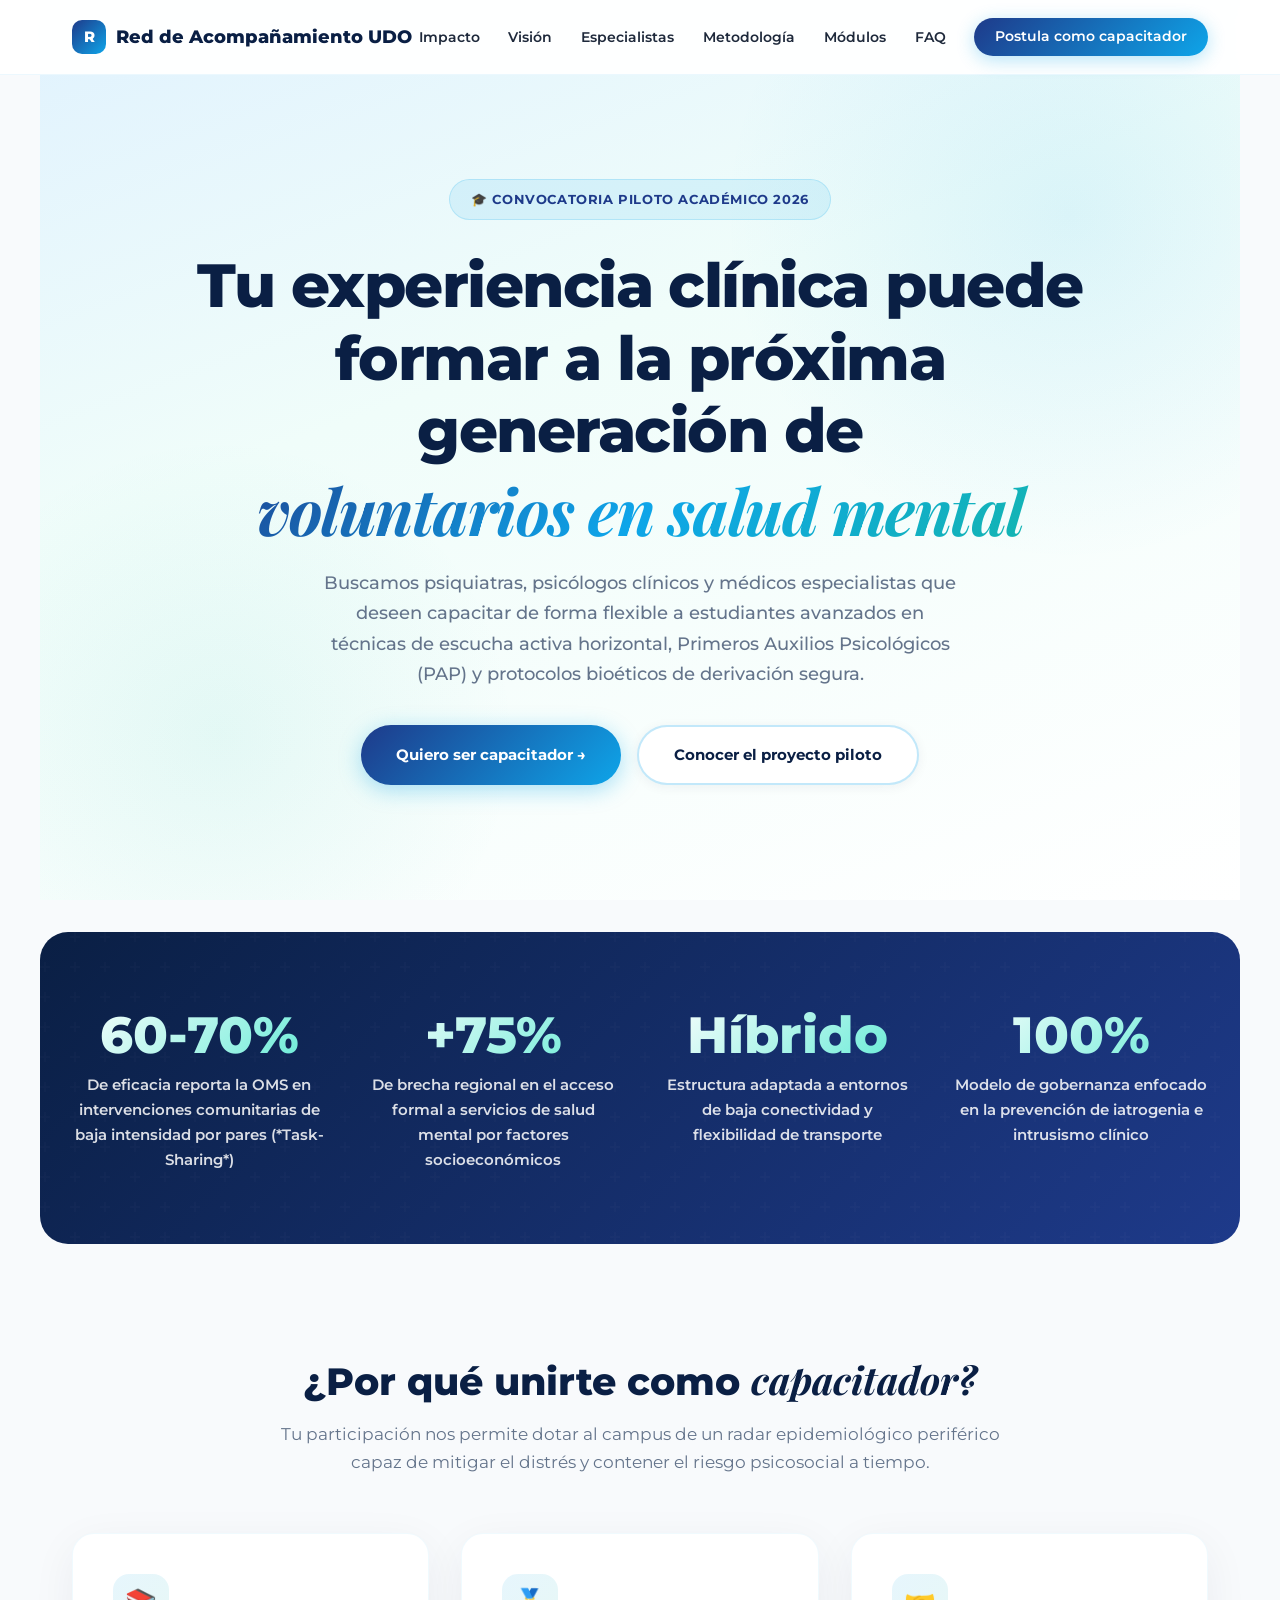
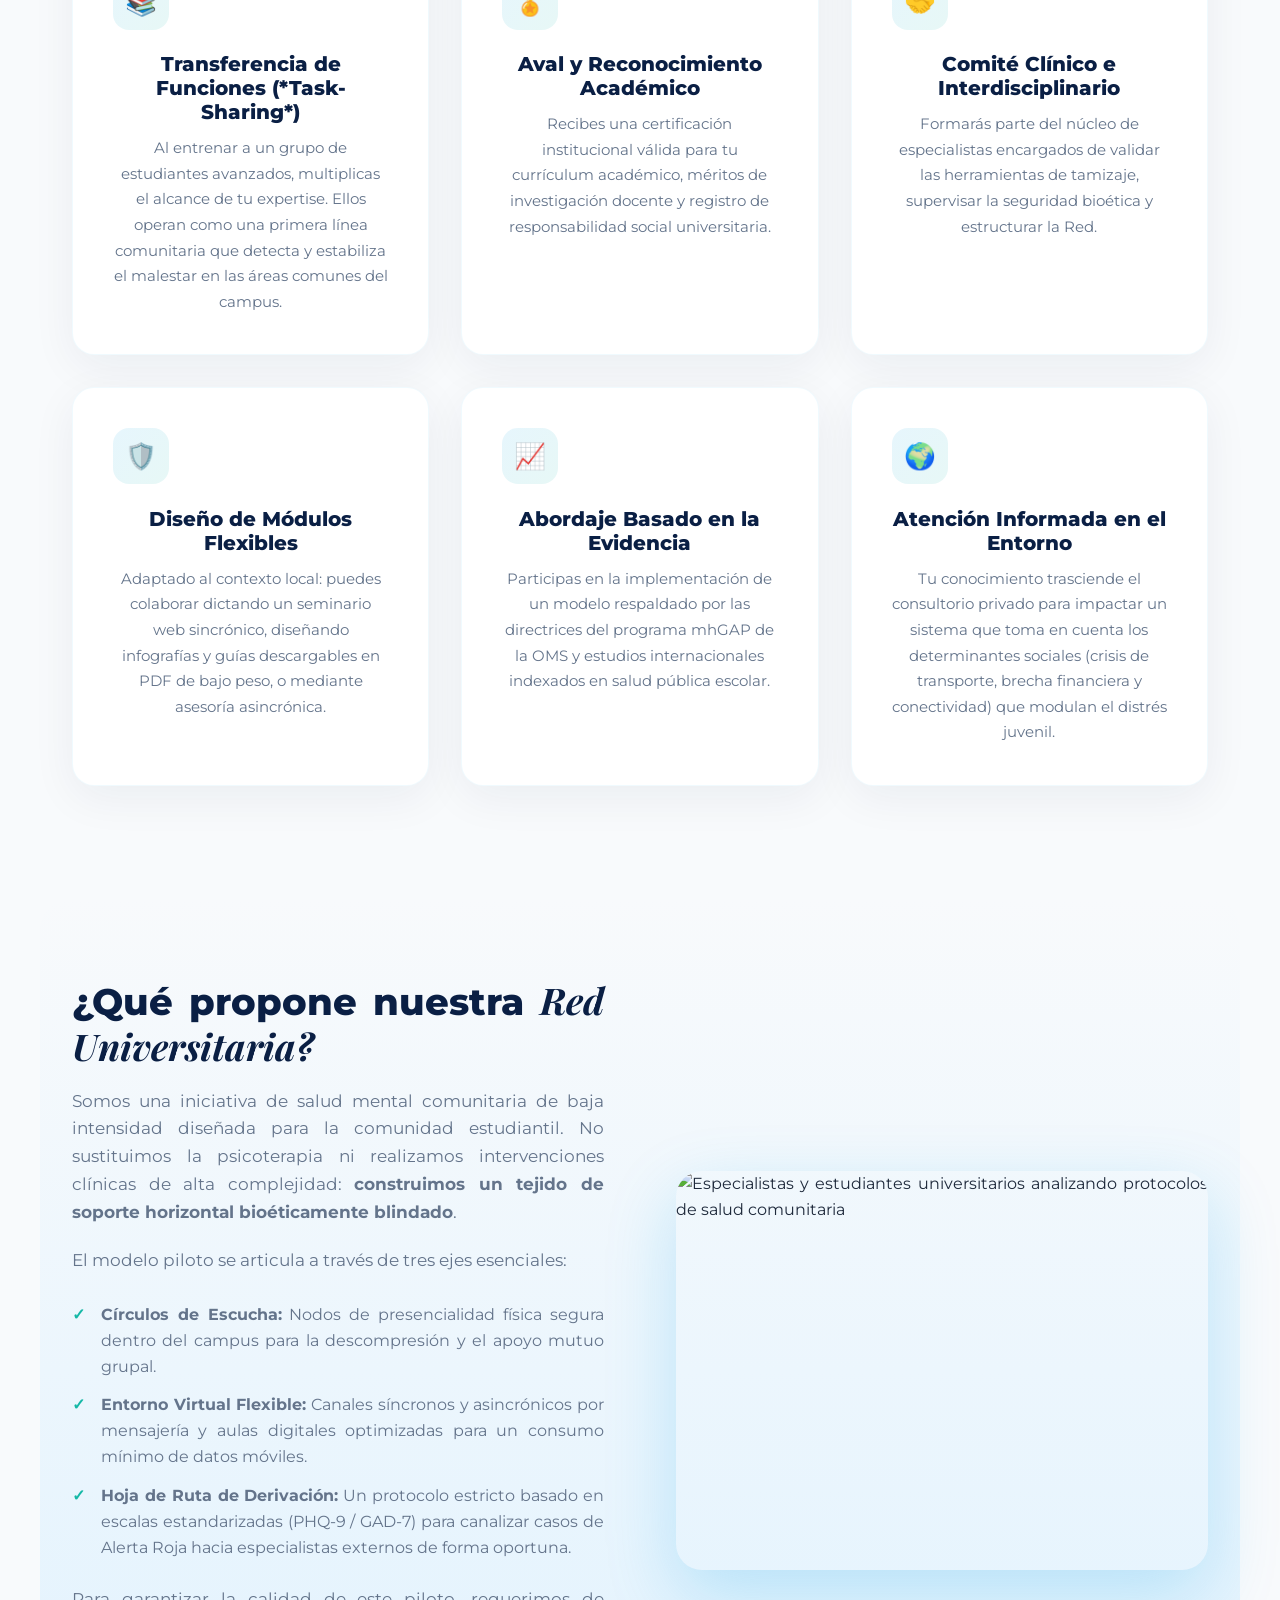
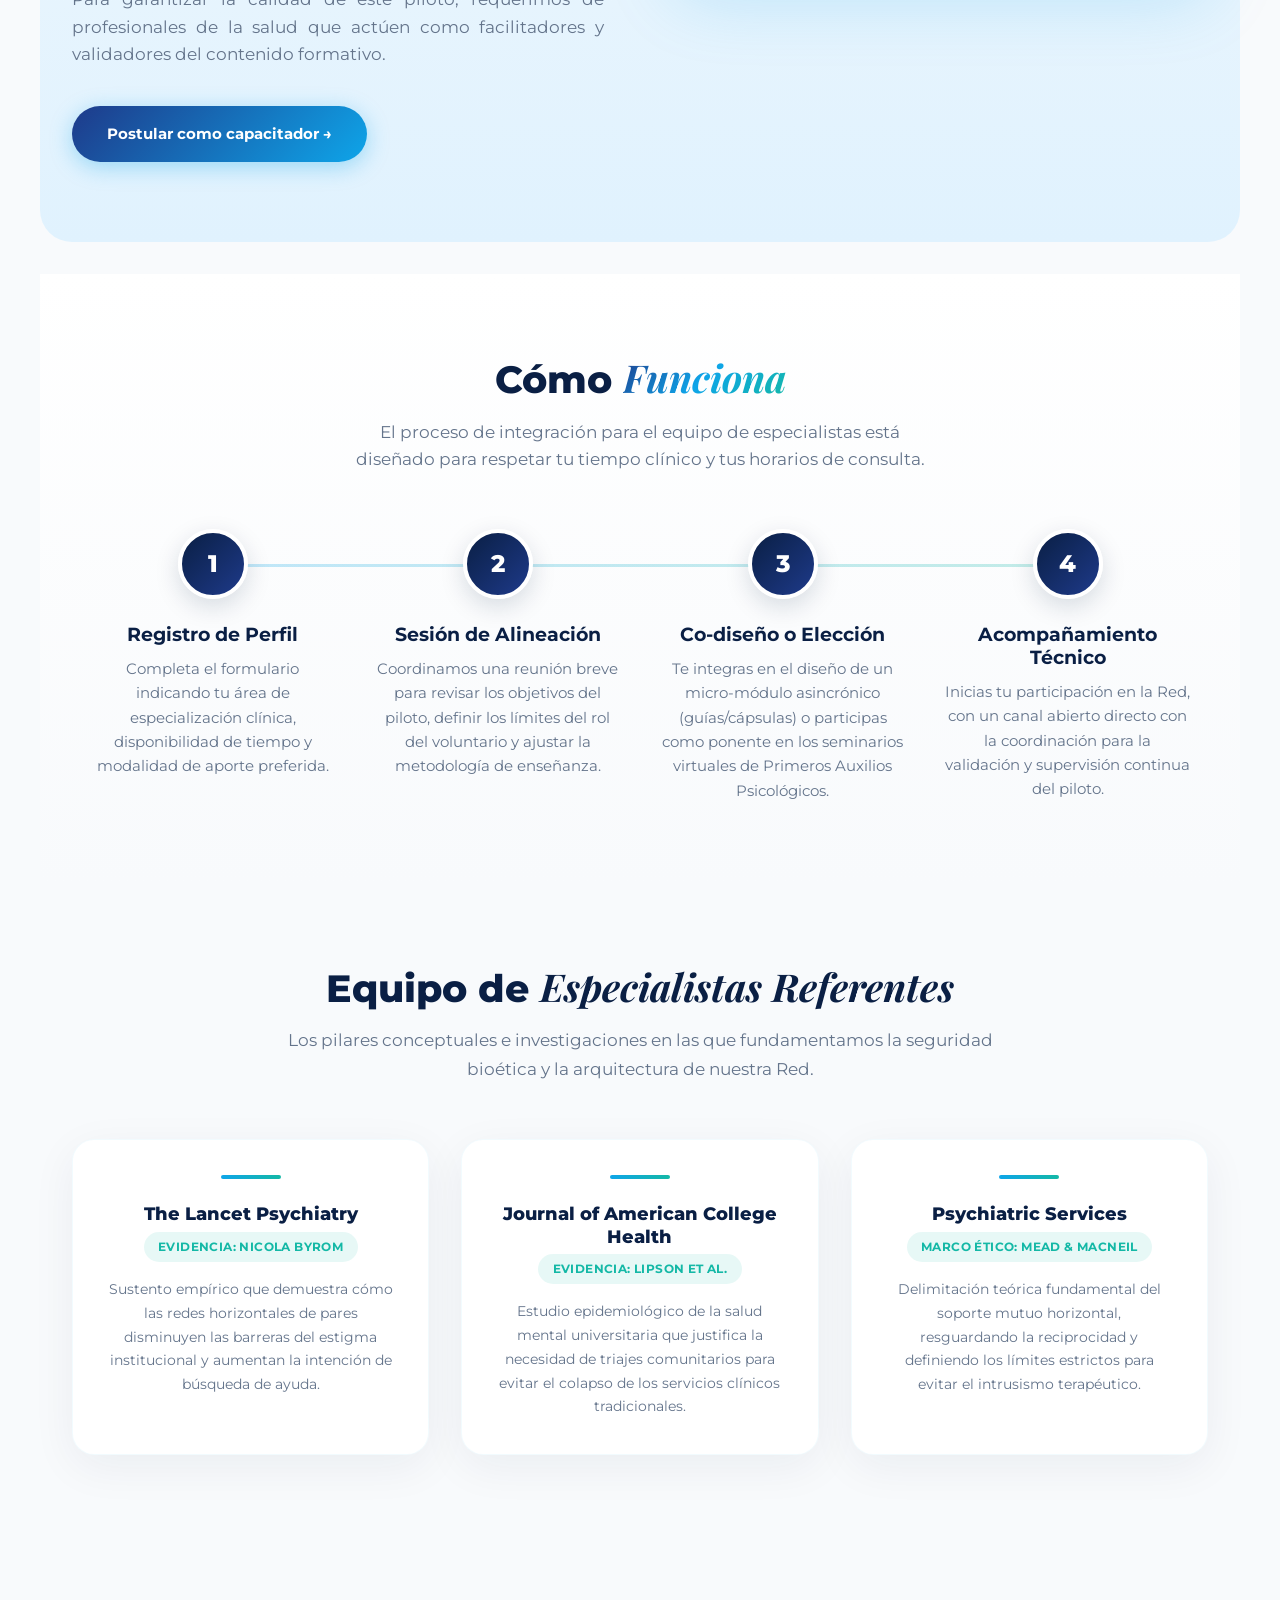
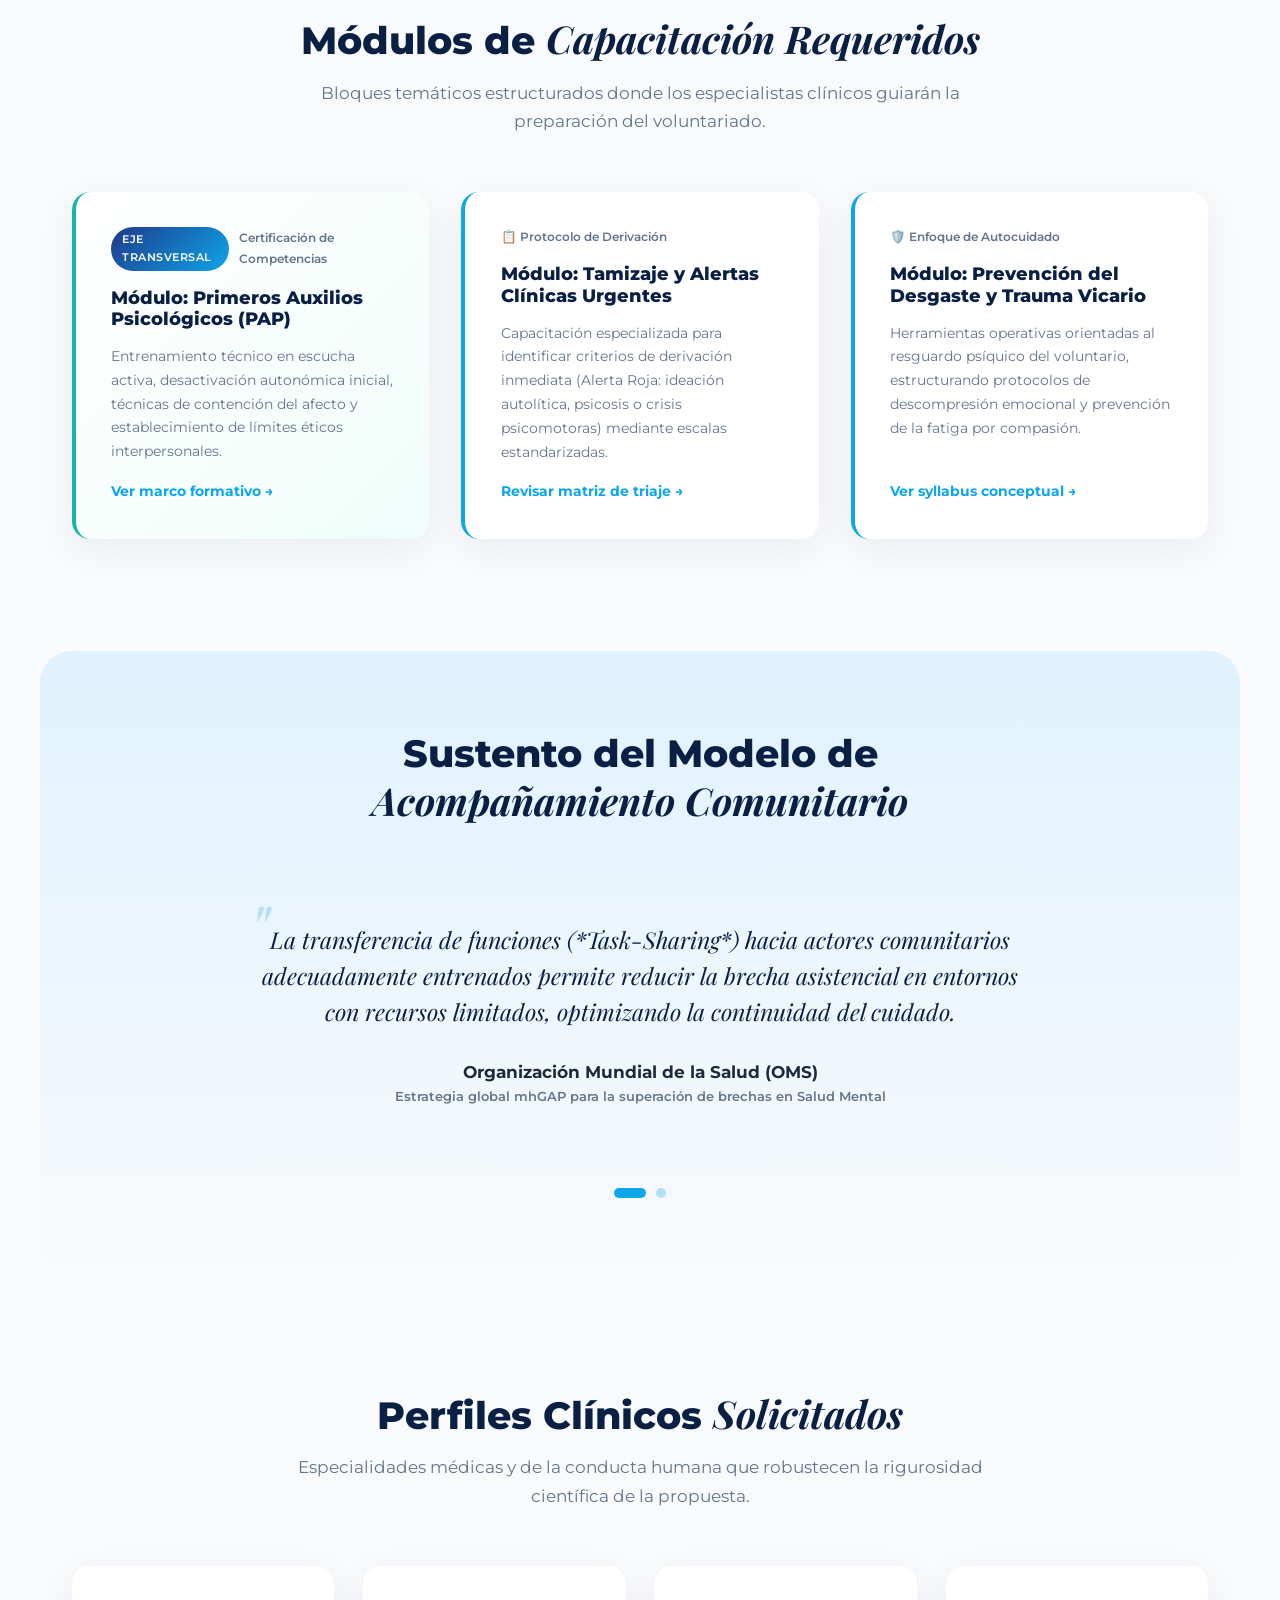
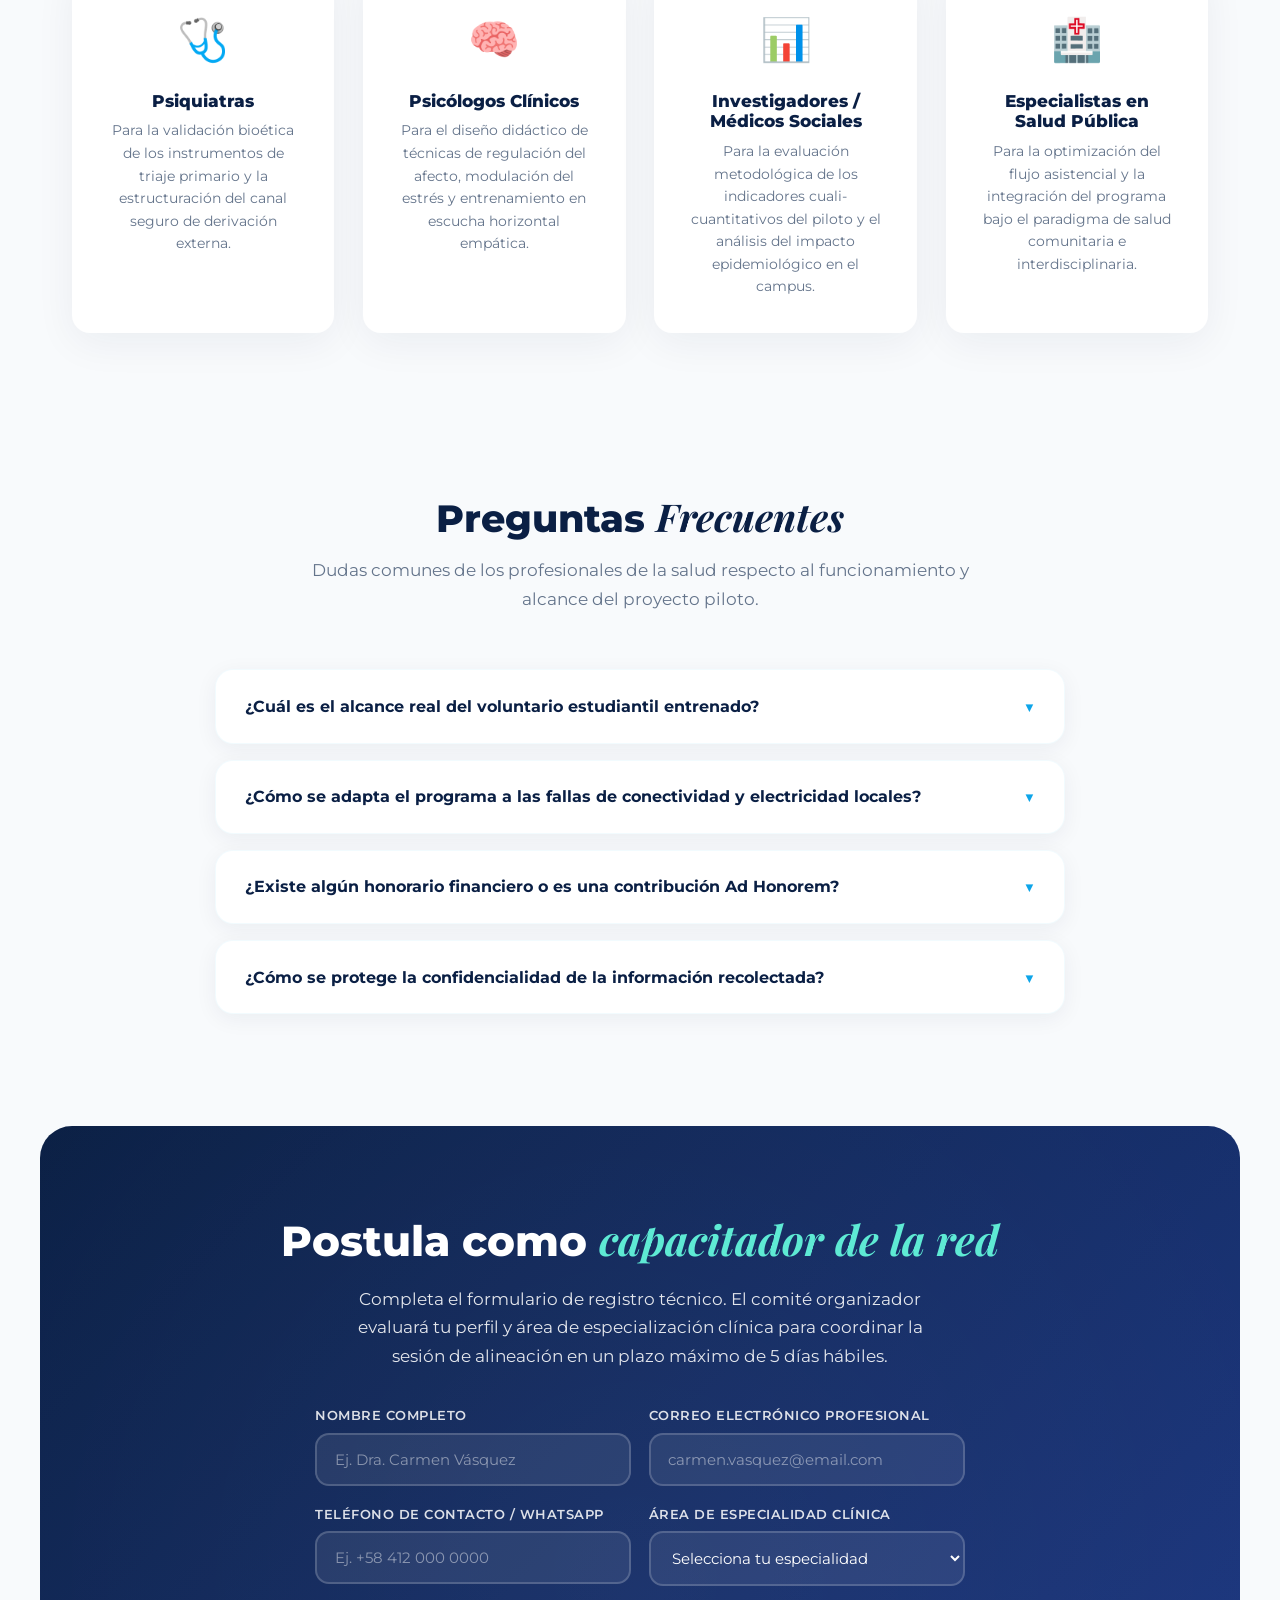
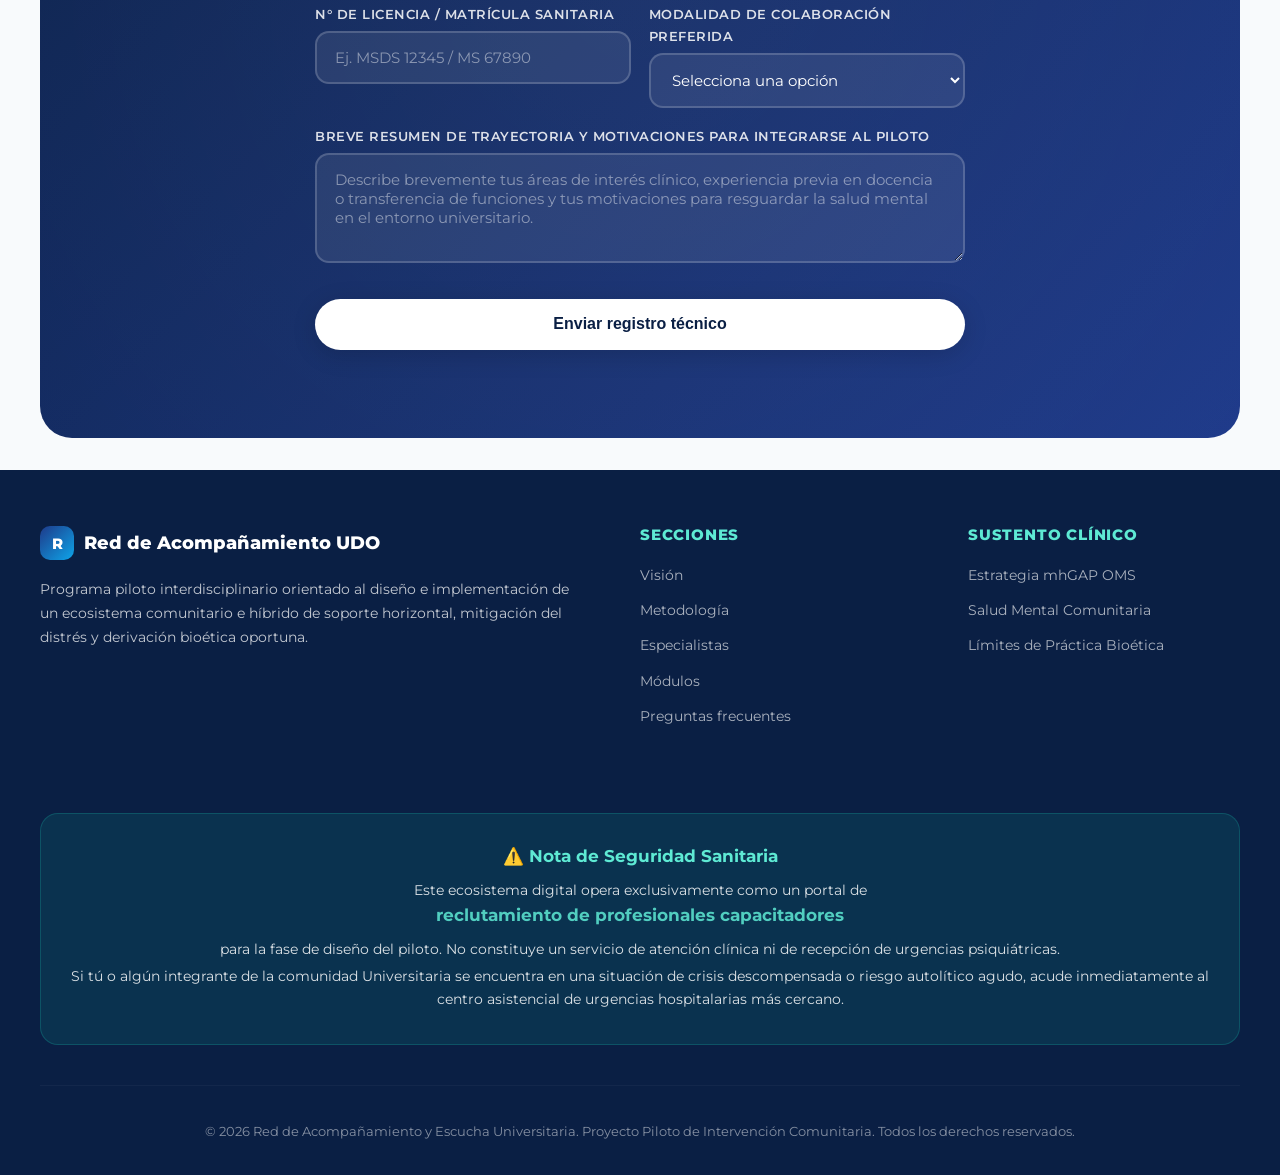
==== commit f456d083: "Reestructuración de pequeñas partes del codigo" ====
--- a/index2.html
+++ b/index2.html
@@ -3,7 +3,10 @@
   <head>
     <meta charset="UTF-8" />
     <meta name="viewport" content="width=device-width, initial-scale=1.0" />
-    <title>Red de Acompañamiento y Escucha Universitaria — Especialistas Capacitadores</title>
+    <title>
+      Red de Acompañamiento y Escucha Universitaria — Especialistas
+      Capacitadores
+    </title>
     <meta
       name="description"
       content="Programa piloto de acompañamiento estudiantil horizontal. Reclutamiento de psiquiatras y psicólogos clínicos para capacitar voluntarios universitarios en primeros auxilios psicológicos."
@@ -29,7 +32,7 @@
           <li><a href="#mision">Visión</a></li>
           <li><a href="#equipo">Especialistas</a></li>
           <li><a href="#como-funciona">Metodología</a></li>
-          <li><a href="#programas">Programas</a></li>
+          <li><a href="#modulos">Módulos</a></li>
           <li><a href="#faq">FAQ</a></li>
           <li>
             <a href="#postula" class="btn-nav">Postula como capacitador</a>
@@ -49,13 +52,18 @@
           <span class="titulo-cursiva">voluntarios en salud mental</span>
         </h1>
         <p>
-          Buscamos psiquiatras, psicólogos clínicos y médicos especialistas que deseen 
-          capacitar de forma flexible a estudiantes avanzados en técnicas de escucha activa horizontal, 
-          Primeros Auxilios Psicológicos (PAP) y protocolos bioéticos de derivación segura.
+          Buscamos psiquiatras, psicólogos clínicos y médicos especialistas que
+          deseen capacitar de forma flexible a estudiantes avanzados en técnicas
+          de escucha activa horizontal, Primeros Auxilios Psicológicos (PAP) y
+          protocolos bioéticos de derivación segura.
         </p>
         <div class="hero-ctas">
-          <a href="#postula" class="btn btn-primario">Quiero ser capacitador →</a>
-          <a href="#mision" class="btn btn-secundario">Conocer el proyecto piloto</a>
+          <a href="#postula" class="btn btn-primario"
+            >Quiero ser capacitador →</a
+          >
+          <a href="#mision" class="btn btn-secundario"
+            >Conocer el proyecto piloto</a
+          >
         </div>
       </div>
     </section>
@@ -65,20 +73,30 @@
         <div class="stat-item">
           <h3>60-70%</h3>
           <p>
-            De eficacia reporta la OMS en intervenciones comunitarias de baja intensidad por pares (*Task-Sharing*)
+            De eficacia reporta la OMS en intervenciones comunitarias de baja
+            intensidad por pares (*Task-Sharing*)
           </p>
         </div>
         <div class="stat-item">
           <h3>+75%</h3>
-          <p>De brecha regional en el acceso formal a servicios de salud mental por factores socioeconómicos</p>
+          <p>
+            De brecha regional en el acceso formal a servicios de salud mental
+            por factores socioeconómicos
+          </p>
         </div>
         <div class="stat-item">
           <h3>Híbrido</h3>
-          <p>Estructura adaptada a entornos de baja conectividad y flexibilidad de transporte</p>
+          <p>
+            Estructura adaptada a entornos de baja conectividad y flexibilidad
+            de transporte
+          </p>
         </div>
         <div class="stat-item">
           <h3>100%</h3>
-          <p>Modelo de gobernanza enfocado en la prevención de iatrogenia e intrusismo clínico</p>
+          <p>
+            Modelo de gobernanza enfocado en la prevención de iatrogenia e
+            intrusismo clínico
+          </p>
         </div>
       </div>
     </section>
@@ -89,8 +107,9 @@
           ¿Por qué unirte como <span class="titulo-cursiva">capacitador?</span>
         </h2>
         <p>
-          Tu participación nos permite dotar al campus de un radar epidemiológico periférico 
-          capaz de mitigar el distrés y contener el riesgo psicosocial a tiempo.
+          Tu participación nos permite dotar al campus de un radar
+          epidemiológico periférico capaz de mitigar el distrés y contener el
+          riesgo psicosocial a tiempo.
         </p>
       </div>
       <div class="porque-grid">
@@ -98,48 +117,56 @@
           <div class="porque-icon">📚</div>
           <h3>Transferencia de Funciones (*Task-Sharing*)</h3>
           <p>
-            Al entrenar a un grupo de estudiantes avanzados, multiplicas el alcance de tu expertise. 
-            Ellos operan como una primera línea comunitaria que detecta y estabiliza el malestar en las áreas comunes del campus.
+            Al entrenar a un grupo de estudiantes avanzados, multiplicas el
+            alcance de tu expertise. Ellos operan como una primera línea
+            comunitaria que detecta y estabiliza el malestar en las áreas
+            comunes del campus.
           </p>
         </div>
         <div class="porque-card fade-in">
           <div class="porque-icon">🏅</div>
           <h3>Aval y Reconocimiento Académico</h3>
           <p>
-            Recibes una certificación institucional válida para tu currículum académico, 
-            méritos de investigación docente y registro de responsabilidad social universitaria.
+            Recibes una certificación institucional válida para tu currículum
+            académico, méritos de investigación docente y registro de
+            responsabilidad social universitaria.
           </p>
         </div>
         <div class="porque-card fade-in">
           <div class="porque-icon">🤝</div>
           <h3>Comité Clínico e Interdisciplinario</h3>
           <p>
-            Formarás parte del núcleo de especialistas encargados de validar las herramientas de tamizaje, 
-            supervisar la seguridad bioética y estructurar la Red.
+            Formarás parte del núcleo de especialistas encargados de validar las
+            herramientas de tamizaje, supervisar la seguridad bioética y
+            estructurar la Red.
           </p>
         </div>
         <div class="porque-card fade-in">
           <div class="porque-icon">🛡️</div>
           <h3>Diseño de Módulos Flexibles</h3>
           <p>
-            Adaptado al contexto local: puedes colaborar dictando un seminario web sincrónico, 
-            diseñando infografías y guías descargables en PDF de bajo peso, o mediante asesoría asincrónica.
+            Adaptado al contexto local: puedes colaborar dictando un seminario
+            web sincrónico, diseñando infografías y guías descargables en PDF de
+            bajo peso, o mediante asesoría asincrónica.
           </p>
         </div>
         <div class="porque-card fade-in">
           <div class="porque-icon">📈</div>
           <h3>Abordaje Basado en la Evidencia</h3>
           <p>
-            Participas en la implementación de un modelo respaldado por las directrices del programa mhGAP 
-            de la OMS y estudios internacionales indexados en salud pública escolar.
+            Participas en la implementación de un modelo respaldado por las
+            directrices del programa mhGAP de la OMS y estudios internacionales
+            indexados en salud pública escolar.
           </p>
         </div>
         <div class="porque-card fade-in">
           <div class="porque-icon">🌍</div>
           <h3>Atención Informada en el Entorno</h3>
           <p>
-            Tu conocimiento trasciende el consultorio privado para impactar un sistema que toma en cuenta 
-            los determinantes sociales (crisis de transporte, brecha financiera y conectividad) que modulan el distrés juvenil.
+            Tu conocimiento trasciende el consultorio privado para impactar un
+            sistema que toma en cuenta los determinantes sociales (crisis de
+            transporte, brecha financiera y conectividad) que modulan el distrés
+            juvenil.
           </p>
         </div>
       </div>
@@ -149,29 +176,46 @@
       <div class="quienes-content">
         <div class="quienes-texto fade-in">
           <h2>
-            ¿Qué propone nuestra <span class="titulo-cursiva">Red Universitaria?</span>
+            ¿Qué propone nuestra
+            <span class="titulo-cursiva">Red Universitaria?</span>
           </h2>
           <p>
-            Somos una iniciativa de salud mental comunitaria de baja intensidad diseñada para la comunidad estudiantil. 
-            No sustituimos la psicoterapia ni realizamos intervenciones clínicas de alta complejidad: 
-            <strong>construimos un tejido de soporte horizontal bioéticamente blindado</strong>.
+            Somos una iniciativa de salud mental comunitaria de baja intensidad
+            diseñada para la comunidad estudiantil. No sustituimos la
+            psicoterapia ni realizamos intervenciones clínicas de alta
+            complejidad:
+            <strong
+              >construimos un tejido de soporte horizontal bioéticamente
+              blindado</strong
+            >.
           </p>
           <p>El modelo piloto se articula a través de tres ejes esenciales:</p>
           <ul>
             <li>
-              <strong>Círculos de Escucha:</strong> Nodos de presencialidad física segura dentro del campus para la descompresión y el apoyo mutuo grupal.
+              <strong>Círculos de Escucha:</strong> Nodos de presencialidad
+              física segura dentro del campus para la descompresión y el apoyo
+              mutuo grupal.
             </li>
             <li>
-              <strong>Entorno Virtual Flexible:</strong> Canales síncronos y asincrónicos por mensajería y aulas digitales optimizadas para un consumo mínimo de datos móviles.
+              <strong>Entorno Virtual Flexible:</strong> Canales síncronos y
+              asincrónicos por mensajería y aulas digitales optimizadas para un
+              consumo mínimo de datos móviles.
             </li>
             <li>
-              <strong>Hoja de Ruta de Derivación:</strong> Un protocolo estricto basado en escalas estandarizadas (PHQ-9 / GAD-7) para canalizar casos de Alerta Roja hacia especialistas externos de forma oportuna.
+              <strong>Hoja de Ruta de Derivación:</strong> Un protocolo estricto
+              basado en escalas estandarizadas (PHQ-9 / GAD-7) para canalizar
+              casos de Alerta Roja hacia especialistas externos de forma
+              oportuna.
             </li>
           </ul>
           <p>
-            Para garantizar la calidad de este piloto, requerimos de profesionales de la salud que actúen como facilitadores y validadores del contenido formativo.
-          </p>
-          <a href="#postula" class="btn btn-primario" style="margin-top: 1rem">Postular como capacitador →</a>
+            Para garantizar la calidad de este piloto, requerimos de
+            profesionales de la salud que actúen como facilitadores y
+            validadores del contenido formativo.
+          </p>
+          <a href="#postula" class="btn btn-primario" style="margin-top: 1rem"
+            >Postular como capacitador →</a
+          >
         </div>
         <div class="quienes-imagen fade-in">
           <img
@@ -190,7 +234,8 @@
           Cómo <span class="cursive-accent">Funciona</span>
         </h2>
         <p class="text-center section-subtitle">
-          El proceso de integración para el equipo de especialistas está diseñado para respetar tu tiempo clínico y tus horarios de consulta.
+          El proceso de integración para el equipo de especialistas está
+          diseñado para respetar tu tiempo clínico y tus horarios de consulta.
         </p>
 
         <div class="steps-grid">
@@ -198,28 +243,35 @@
             <div class="step-number">1</div>
             <h3>Registro de Perfil</h3>
             <p>
-              Completa el formulario indicando tu área de especialización clínica, disponibilidad de tiempo y modalidad de aporte preferida.
+              Completa el formulario indicando tu área de especialización
+              clínica, disponibilidad de tiempo y modalidad de aporte preferida.
             </p>
           </div>
           <div class="step">
             <div class="step-number">2</div>
             <h3>Sesión de Alineación</h3>
             <p>
-              Coordinamos una reunión breve para revisar los objetivos del piloto, definir los límites del rol del voluntario y ajustar la metodología de enseñanza.
+              Coordinamos una reunión breve para revisar los objetivos del
+              piloto, definir los límites del rol del voluntario y ajustar la
+              metodología de enseñanza.
             </p>
           </div>
           <div class="step">
             <div class="step-number">3</div>
             <h3>Co-diseño o Elección</h3>
             <p>
-              Te integras en el diseño de un micro-módulo asincrónico (guías/cápsulas) o participas como ponente en los seminarios virtuales de Primeros Auxilios Psicológicos.
+              Te integras en el diseño de un micro-módulo asincrónico
+              (guías/cápsulas) o participas como ponente en los seminarios
+              virtuales de Primeros Auxilios Psicológicos.
             </p>
           </div>
           <div class="step">
             <div class="step-number">4</div>
             <h3>Acompañamiento Técnico</h3>
             <p>
-              Inicias tu participación en la Red, con un canal abierto directo con la coordinación para la validación y supervisión continua del piloto.
+              Inicias tu participación en la Red, con un canal abierto directo
+              con la coordinación para la validación y supervisión continua del
+              piloto.
             </p>
           </div>
         </div>
@@ -228,8 +280,13 @@
 
     <section id="equipo">
       <div class="seccion-header fade-in">
-        <h2>Equipo de <span class="titulo-cursiva">Especialistas Referentes</span></h2>
-        <p>Los pilares conceptuales e investigaciones en las que fundamentamos la seguridad bioética y la arquitectura de nuestra Red.</p>
+        <h2>
+          Equipo de <span class="titulo-cursiva">Especialistas Referentes</span>
+        </h2>
+        <p>
+          Los pilares conceptuales e investigaciones en las que fundamentamos la
+          seguridad bioética y la arquitectura de nuestra Red.
+        </p>
       </div>
       <div class="especialistas-grid">
         <div class="especialista-card fade-in">
@@ -237,7 +294,9 @@
             <h4>The Lancet Psychiatry</h4>
             <span class="especialista-tag">Evidencia: Nicola Byrom</span>
             <p>
-              Sustento empírico que demuestra cómo las redes horizontales de pares disminuyen las barreras del estigma institucional y aumentan la intención de búsqueda de ayuda.
+              Sustento empírico que demuestra cómo las redes horizontales de
+              pares disminuyen las barreras del estigma institucional y aumentan
+              la intención de búsqueda de ayuda.
             </p>
           </div>
         </div>
@@ -246,7 +305,9 @@
             <h4>Journal of American College Health</h4>
             <span class="especialista-tag">Evidencia: Lipson et al.</span>
             <p>
-              Estudio epidemiológico de la salud mental universitaria que justifica la necesidad de triajes comunitarios para evitar el colapso de los servicios clínicos tradicionales.
+              Estudio epidemiológico de la salud mental universitaria que
+              justifica la necesidad de triajes comunitarios para evitar el
+              colapso de los servicios clínicos tradicionales.
             </p>
           </div>
         </div>
@@ -255,51 +316,62 @@
             <h4>Psychiatric Services</h4>
             <span class="especialista-tag">Marco Ético: Mead & MacNeil</span>
             <p>
-              Delimitación teórica fundamental del soporte mutuo horizontal, resguardando la reciprocidad y definiendo los límites estrictos para evitar el intrusismo terapéutico.
-            </p>
-          </div>
-        </div>
-      </div>
-    </section>
-
-    <section id="programas">
+              Delimitación teórica fundamental del soporte mutuo horizontal,
+              resguardando la reciprocidad y definiendo los límites estrictos
+              para evitar el intrusismo terapéutico.
+            </p>
+          </div>
+        </div>
+      </div>
+    </section>
+
+    <section id="modulos">
       <div class="seccion-header fade-in">
-        <h2>Módulos de <span class="titulo-cursiva">Capacitación Requeridos</span></h2>
+        <h2>
+          Módulos de <span class="titulo-cursiva">Capacitación Requeridos</span>
+        </h2>
         <p>
-          Bloques temáticos estructurados donde los especialistas clínicos guiarán la preparación del voluntariado.
+          Bloques temáticos estructurados donde los especialistas clínicos
+          guiarán la preparación del voluntariado.
         </p>
       </div>
-      <div class="programas-grid">
-        <div class="programa-card destacado fade-in">
-          <div class="programa-meta">
+      <div class="modulos-grid">
+        <div class="modulo-card destacado fade-in">
+          <div class="modulo-meta">
             <span class="badge">Eje Transversal</span>
             <span>Certificación de Competencias</span>
           </div>
           <h4>Módulo: Primeros Auxilios Psicológicos (PAP)</h4>
           <p>
-            Entrenamiento técnico en escucha activa, desactivación autonómica inicial, técnicas de contención del afecto y establecimiento de límites éticos interpersonales.
-          </p>
-          <a href="#" class="programa-link">Ver marco formativo →</a>
-        </div>
-        <div class="programa-card fade-in">
-          <div class="programa-meta">
+            Entrenamiento técnico en escucha activa, desactivación autonómica
+            inicial, técnicas de contención del afecto y establecimiento de
+            límites éticos interpersonales.
+          </p>
+          <a href="#" class="modulo-link">Ver marco formativo →</a>
+        </div>
+        <div class="modulo-card fade-in">
+          <div class="modulo-meta">
             <span>📋 Protocolo de Derivación</span>
           </div>
           <h4>Módulo: Tamizaje y Alertas Clínicas Urgentes</h4>
           <p>
-            Capacitación especializada para identificar criterios de derivación inmediata (Alerta Roja: ideación autolítica, psicosis o crisis psicomotoras) mediante escalas estandarizadas.
-          </p>
-          <a href="#" class="programa-link">Revisar matriz de triaje →</a>
-        </div>
-        <div class="programa-card fade-in">
-          <div class="programa-meta">
+            Capacitación especializada para identificar criterios de derivación
+            inmediata (Alerta Roja: ideación autolítica, psicosis o crisis
+            psicomotoras) mediante escalas estandarizadas.
+          </p>
+          <a href="#" class="modulo-link">Revisar matriz de triaje →</a>
+        </div>
+        <div class="modulo-card fade-in">
+          <div class="modulo-meta">
             <span>🛡️ Enfoque de Autocuidado</span>
           </div>
           <h4>Módulo: Prevención del Desgaste y Trauma Vicario</h4>
           <p>
-            Herramientas operativas orientadas al resguardo psíquico del voluntario, estructurando protocolos de descompresión emocional y prevención de la fatiga por compasión.
-          </p>
-          <a href="#" class="programa-link">Ver syllabus conceptual →</a>
+            Herramientas operativas orientadas al resguardo psíquico del
+            voluntario, estructurando protocolos de descompresión emocional y
+            prevención de la fatiga por compasión.
+          </p>
+          <a href="#" class="modulo-link">Ver syllabus conceptual →</a>
         </div>
       </div>
     </section>
@@ -315,62 +387,93 @@
         <div class="testimonio-slides" id="testimonioSlides">
           <div class="testimonio-slide">
             <p class="testimonio-texto">
-              La transferencia de funciones (*Task-Sharing*) hacia actores comunitarios adecuadamente entrenados permite reducir la brecha asistencial en entornos con recursos limitados, optimizando la continuidad del cuidado.
-            </p>
-            <p class="testimonio-autor">Organización Mundial de la Salud (OMS)</p>
+              La transferencia de funciones (*Task-Sharing*) hacia actores
+              comunitarios adecuadamente entrenados permite reducir la brecha
+              asistencial en entornos con recursos limitados, optimizando la
+              continuidad del cuidado.
+            </p>
+            <p class="testimonio-autor">
+              Organización Mundial de la Salud (OMS)
+            </p>
             <p class="testimonio-rol">
-              Estrategia global mhGAP para la superación de brechas en Salud Mental
+              Estrategia global mhGAP para la superación de brechas en Salud
+              Mental
             </p>
           </div>
           <div class="testimonio-slide">
             <p class="testimonio-texto">
-              Las intervenciones basadas en la comunidad estudiantil, informadas en los determinantes sociales, actúan como un factor protector crítico que mitiga el distrés académico y previene la deserción universitaria.
-            </p>
-            <p class="testimonio-autor">Organización Panamericana de la Salud (OPS)</p>
+              Las intervenciones basadas en la comunidad estudiantil, informadas
+              en los determinantes sociales, actúan como un factor protector
+              crítico que mitiga el distrés académico y previene la deserción
+              universitaria.
+            </p>
+            <p class="testimonio-autor">
+              Organización Panamericana de la Salud (OPS)
+            </p>
             <p class="testimonio-rol">
               Directrices de Salud Mental Comunitaria en América Latina
             </p>
           </div>
         </div>
         <div class="carrusel-nav">
-          <button class="carrusel-dot active" data-slide="0" aria-label="Slide 1"></button>
-          <button class="carrusel-dot" data-slide="1" aria-label="Slide 2"></button>
+          <button
+            class="carrusel-dot active"
+            data-slide="0"
+            aria-label="Slide 1"
+          ></button>
+          <button
+            class="carrusel-dot"
+            data-slide="1"
+            aria-label="Slide 2"
+          ></button>
         </div>
       </div>
     </section>
 
     <section id="buscamos">
       <div class="seccion-header fade-in">
-        <h2>Perfiles Clínicos <span class="titulo-cursiva">Solicitados</span></h2>
-        <p>Especialidades médicas y de la conducta humana que robustecen la rigurosidad científica de la propuesta.</p>
+        <h2>
+          Perfiles Clínicos <span class="titulo-cursiva">Solicitados</span>
+        </h2>
+        <p>
+          Especialidades médicas y de la conducta humana que robustecen la
+          rigurosidad científica de la propuesta.
+        </p>
       </div>
       <div class="buscamos-grid">
         <div class="buscamos-card fade-in">
           <span class="buscamos-icon">🩺</span>
           <h4>Psiquiatras</h4>
           <p>
-            Para la validación bioética de los instrumentos de triaje primario y la estructuración del canal seguro de derivación externa.
+            Para la validación bioética de los instrumentos de triaje primario y
+            la estructuración del canal seguro de derivación externa.
           </p>
         </div>
         <div class="buscamos-card fade-in">
           <span class="buscamos-icon">🧠</span>
           <h4>Psicólogos Clínicos</h4>
           <p>
-            Para el diseño didáctico de técnicas de regulación del afecto, modulación del estrés y entrenamiento en escucha horizontal empática.
+            Para el diseño didáctico de técnicas de regulación del afecto,
+            modulación del estrés y entrenamiento en escucha horizontal
+            empática.
           </p>
         </div>
         <div class="buscamos-card fade-in">
           <span class="buscamos-icon">📊</span>
           <h4>Investigadores / Médicos Sociales</h4>
           <p>
-            Para la evaluación metodológica de los indicadores cuali-cuantitativos del piloto y el análisis del impacto epidemiológico en el campus.
+            Para la evaluación metodológica de los indicadores
+            cuali-cuantitativos del piloto y el análisis del impacto
+            epidemiológico en el campus.
           </p>
         </div>
         <div class="buscamos-card fade-in">
           <span class="buscamos-icon">🏥</span>
           <h4>Especialistas en Salud Pública</h4>
           <p>
-            Para la optimización del flujo asistencial y la integración del programa bajo el paradigma de salud comunitaria e interdisciplinaria.
+            Para la optimización del flujo asistencial y la integración del
+            programa bajo el paradigma de salud comunitaria e
+            interdisciplinaria.
           </p>
         </div>
       </div>
@@ -378,9 +481,10 @@
 
     <section id="faq">
       <div class="seccion-header fade-in">
-        <h2>Preguntas <span class="titulo-cursiva">frecuentes</span></h2>
+        <h2>Preguntas <span class="titulo-cursiva">Frecuentes</span></h2>
         <p>
-          Dudas comunes de los profesionales de la salud respecto al funcionamiento y alcance del proyecto piloto.
+          Dudas comunes de los profesionales de la salud respecto al
+          funcionamiento y alcance del proyecto piloto.
         </p>
       </div>
       <div class="faq-list">
@@ -391,18 +495,29 @@
           </button>
           <div class="faq-respuesta">
             <p>
-              El estudiante actúa bajo una estricta delimitación bioética de rol: no realiza diagnósticos, no receta tratamientos ni ejecuta psicoterapias. Su función se restringe de forma exclusiva a los Primeros Auxilios Psicológicos (PAP), la ventilación emocional horizontal y la aplicación del tamizaje algorítmico para canalizar casos complejos de manera inmediata.
+              El estudiante actúa bajo una estricta delimitación bioética de
+              rol: no realiza diagnósticos, no receta tratamientos ni ejecuta
+              psicoterapias. Su función se restringe de forma exclusiva a los
+              Primeros Auxilios Psicológicos (PAP), la ventilación emocional
+              horizontal y la aplicación del tamizaje algorítmico para canalizar
+              casos complejos de manera inmediata.
             </p>
           </div>
         </div>
         <div class="faq-item fade-in">
           <button class="faq-pregunta">
-            ¿Cómo se adapta el programa a las fallas de conectividad y electricidad locales?
+            ¿Cómo se adapta el programa a las fallas de conectividad y
+            electricidad locales?
             <span class="faq-icon">▼</span>
           </button>
           <div class="faq-respuesta">
             <p>
-              El diseño del entorno virtual prioriza interfaces asincrónicas y materiales descargables en PDF de muy bajo peso. En el eje síncrono (mensajería), el flujo operativo se basa en texto y notas de voz cortas, evitando videollamadas masivas y garantizando el almacenamiento de datos bajo la modalidad de reenvío automático al restablecerse la red.
+              El diseño del entorno virtual prioriza interfaces asincrónicas y
+              materiales descargables en PDF de muy bajo peso. En el eje
+              síncrono (mensajería), el flujo operativo se basa en texto y notas
+              de voz cortas, evitando videollamadas masivas y garantizando el
+              almacenamiento de datos bajo la modalidad de reenvío automático al
+              restablecerse la red.
             </p>
           </div>
         </div>
@@ -413,7 +528,12 @@
           </button>
           <div class="faq-respuesta">
             <p>
-              La fase piloto inicial se gestiona bajo el formato de voluntariado profesional y extensión universitaria comunitaria. Los especialistas colaboradores reciben una certificación institucional formal con valor curricular emitido por las autoridades correspondientes como reconocimiento a su aporte docente y responsabilidad social.
+              La fase piloto inicial se gestiona bajo el formato de voluntariado
+              profesional y extensión universitaria comunitaria. Los
+              especialistas colaboradores reciben una certificación
+              institucional formal con valor curricular emitido por las
+              autoridades correspondientes como reconocimiento a su aporte
+              docente y responsabilidad social.
             </p>
           </div>
         </div>
@@ -424,7 +544,12 @@
           </button>
           <div class="faq-respuesta">
             <p>
-              Tanto la aplicación de los cuestionarios epidemiológicos de diagnóstico como el flujo de triaje primario incorporan protocolos ciegos de codificación de datos, resguardando el anonimato del usuario y garantizando el cumplimiento estricto del secreto profesional y los estándares bioéticos de la investigación en salud.
+              Tanto la aplicación de los cuestionarios epidemiológicos de
+              diagnóstico como el flujo de triaje primario incorporan protocolos
+              ciegos de codificación de datos, resguardando el anonimato del
+              usuario y garantizando el cumplimiento estricto del secreto
+              profesional y los estándares bioéticos de la investigación en
+              salud.
             </p>
           </div>
         </div>
@@ -434,10 +559,14 @@
     <section class="cta-seccion" id="postula">
       <h2>
         Postula como
-        <span class="titulo-cursiva" style="color: var(--aguamarina-clara)">capacitador de la red</span>
+        <span class="titulo-cursiva" style="color: var(--aguamarina-clara)"
+          >capacitador de la red</span
+        >
       </h2>
       <p>
-        Completa el formulario de registro técnico. El comité organizador evaluará tu perfil y área de especialización clínica para coordinar la sesión de alineación en un plazo máximo de 5 días hábiles.
+        Completa el formulario de registro técnico. El comité organizador
+        evaluará tu perfil y área de especialización clínica para coordinar la
+        sesión de alineación en un plazo máximo de 5 días hábiles.
       </p>
 
       <form class="formulario" id="formPostula">
@@ -483,14 +612,18 @@
               <option value="psiquiatria">Psiquiatría</option>
               <option value="psicologia">Psicología Clínica</option>
               <option value="medicina-social">Medicina Social / General</option>
-              <option value="investigacion">Investigación en Salud Pública</option>
+              <option value="investigacion">
+                Investigación en Salud Pública
+              </option>
               <option value="otra">Otra especialidad de la salud</option>
             </select>
           </div>
         </div>
         <div class="form-row">
           <div class="form-group">
-            <label for="colegiatura">N° de Licencia / Matrícula Sanitaria</label>
+            <label for="colegiatura"
+              >N° de Licencia / Matrícula Sanitaria</label
+            >
             <input
               type="text"
               id="colegiatura"
@@ -503,17 +636,26 @@
             <label for="modalidad">Modalidad de colaboración preferida</label>
             <select id="modalidad" name="modalidad" required>
               <option value="" disabled selected>Selecciona una opción</option>
-              <option value="taller-presencial">Círculos de Escucha (Presencial)</option>
-              <option value="webinar">Seminarios Virtuales (Asincrónico/Sincrónico)</option>
-              <option value="supervision">Validación y Supervisión de Triaje</option>
-              <option value="diseno-material">Diseño de Material Educativo de Bajo Peso</option>
+              <option value="taller-presencial">
+                Círculos de Escucha (Presencial)
+              </option>
+              <option value="webinar">
+                Seminarios Virtuales (Asincrónico/Sincrónico)
+              </option>
+              <option value="supervision">
+                Validación y Supervisión de Triaje
+              </option>
+              <option value="diseno-material">
+                Diseño de Material Educativo de Bajo Peso
+              </option>
               <option value="flexible">Flexible / Modalidad Mixta</option>
             </select>
           </div>
         </div>
         <div class="form-group">
           <label for="experiencia"
-            >Breve resumen de trayectoria y motivaciones para integrarse al piloto</label
+            >Breve resumen de trayectoria y motivaciones para integrarse al
+            piloto</label
           >
           <textarea
             id="experiencia"
@@ -534,7 +676,9 @@
             Red de Acompañamiento UDO
           </a>
           <p>
-            Programa piloto interdisciplinario orientado al diseño e implementación de un ecosistema comunitario e híbrido de soporte horizontal, mitigación del distrés y derivación bioética oportuna.
+            Programa piloto interdisciplinario orientado al diseño e
+            implementación de un ecosistema comunitario e híbrido de soporte
+            horizontal, mitigación del distrés y derivación bioética oportuna.
           </p>
         </div>
         <div class="footer-links">
@@ -558,20 +702,26 @@
         <div class="footer-emergencia">
           <strong>⚠️ Nota de Seguridad Sanitaria</strong>
           <p>
-            Este ecosistema digital opera exclusivamente como un portal de 
-            <strong>reclutamiento de profesionales capacitadores</strong> para la fase de diseño del piloto. No constituye un servicio de atención clínica ni de recepción de urgencias psiquiátricas.
-          </p>
-          <p>
-            Si tú o algún integrante de la comunidad Universitaria se encuentra en una situación de crisis descompensada o riesgo autolítico agudo, acude inmediatamente al centro asistencial de urgencias hospitalarias más cercano.
+            Este ecosistema digital opera exclusivamente como un portal de
+            <strong>reclutamiento de profesionales capacitadores</strong> para
+            la fase de diseño del piloto. No constituye un servicio de atención
+            clínica ni de recepción de urgencias psiquiátricas.
+          </p>
+          <p>
+            Si tú o algún integrante de la comunidad Universitaria se encuentra
+            en una situación de crisis descompensada o riesgo autolítico agudo,
+            acude inmediatamente al centro asistencial de urgencias
+            hospitalarias más cercano.
           </p>
         </div>
       </div>
       <div class="footer-bottom">
         <p>
-          © 2026 Red de Acompañamiento y Escucha Universitaria. Proyecto Piloto de Intervención Comunitaria. Todos los derechos reservados.
+          © 2026 Red de Acompañamiento y Escucha Universitaria. Proyecto Piloto
+          de Intervención Comunitaria. Todos los derechos reservados.
         </p>
       </div>
     </footer>
     <script src="script.js"></script>
   </body>
-</html>+</html>
--- a/styles.css
+++ b/styles.css
@@ -458,6 +458,7 @@
   grid-template-columns: 1fr 1fr;
   gap: 4.5rem;
   align-items: center;
+  text-align: justify;
 }
 
 .quienes-texto h2 {
@@ -692,14 +693,14 @@
   line-height: 1.65;
 }
 
-/* Programas */
-.programas-grid {
+/* Módulos */
+.modulos-grid {
   display: grid;
   grid-template-columns: repeat(auto-fit, minmax(320px, 1fr));
   gap: 2rem;
 }
 
-.programa-card {
+.modulo-card {
   background: white;
   border-radius: 18px;
   padding: 2.2rem;
@@ -711,17 +712,17 @@
   border-left: 4px solid var(--celeste);
 }
 
-.programa-card:hover {
+.modulo-card:hover {
   transform: translateX(6px);
   box-shadow: 0 14px 50px var(--sombra-fuerte);
 }
 
-.programa-card.destacado {
+.modulo-card.destacado {
   border-left-color: var(--aguamarina);
   background: linear-gradient(135deg, white, #f0fdfa);
 }
 
-.programa-meta {
+.modulo-meta {
   display: flex;
   gap: 0.6rem;
   align-items: center;
@@ -730,7 +731,7 @@
   font-weight: 600;
 }
 
-.programa-meta .badge {
+.modulo-meta .badge {
   background: linear-gradient(135deg, var(--azul), var(--celeste));
   color: white;
   padding: 0.25rem 0.7rem;
@@ -740,19 +741,19 @@
   letter-spacing: 0.5px;
 }
 
-.programa-card h4 {
+.modulo-card h4 {
   color: var(--azul-profundo);
   font-size: 1.1rem;
 }
 
-.programa-card p {
+.modulo-card p {
   color: var(--gris-suave);
   font-size: 0.9rem;
   flex-grow: 1;
   line-height: 1.65;
 }
 
-.programa-link {
+.modulo-link {
   color: var(--celeste);
   text-decoration: none;
   font-weight: 700;
@@ -763,7 +764,7 @@
   transition: gap 0.3s;
 }
 
-.programa-link:hover {
+.modulo-link:hover {
   gap: 0.7rem;
   color: var(--azul);
 }
